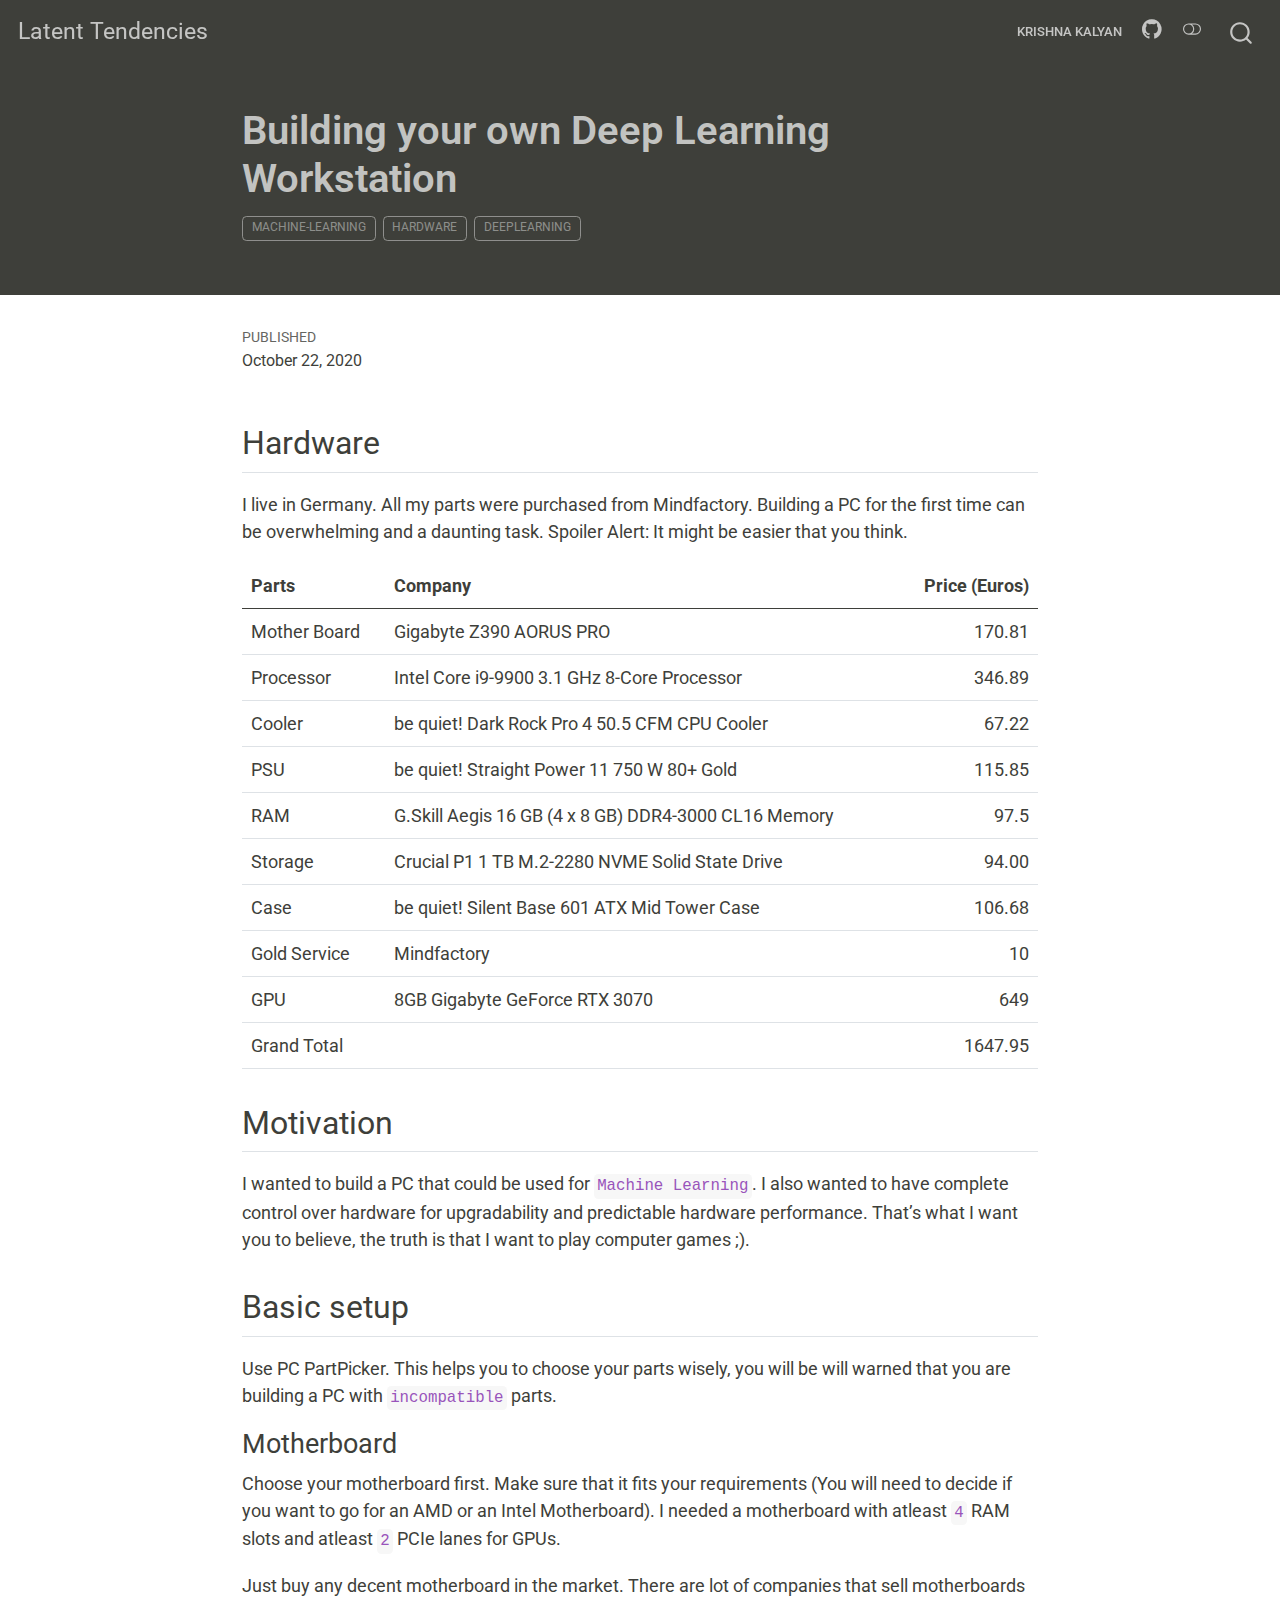
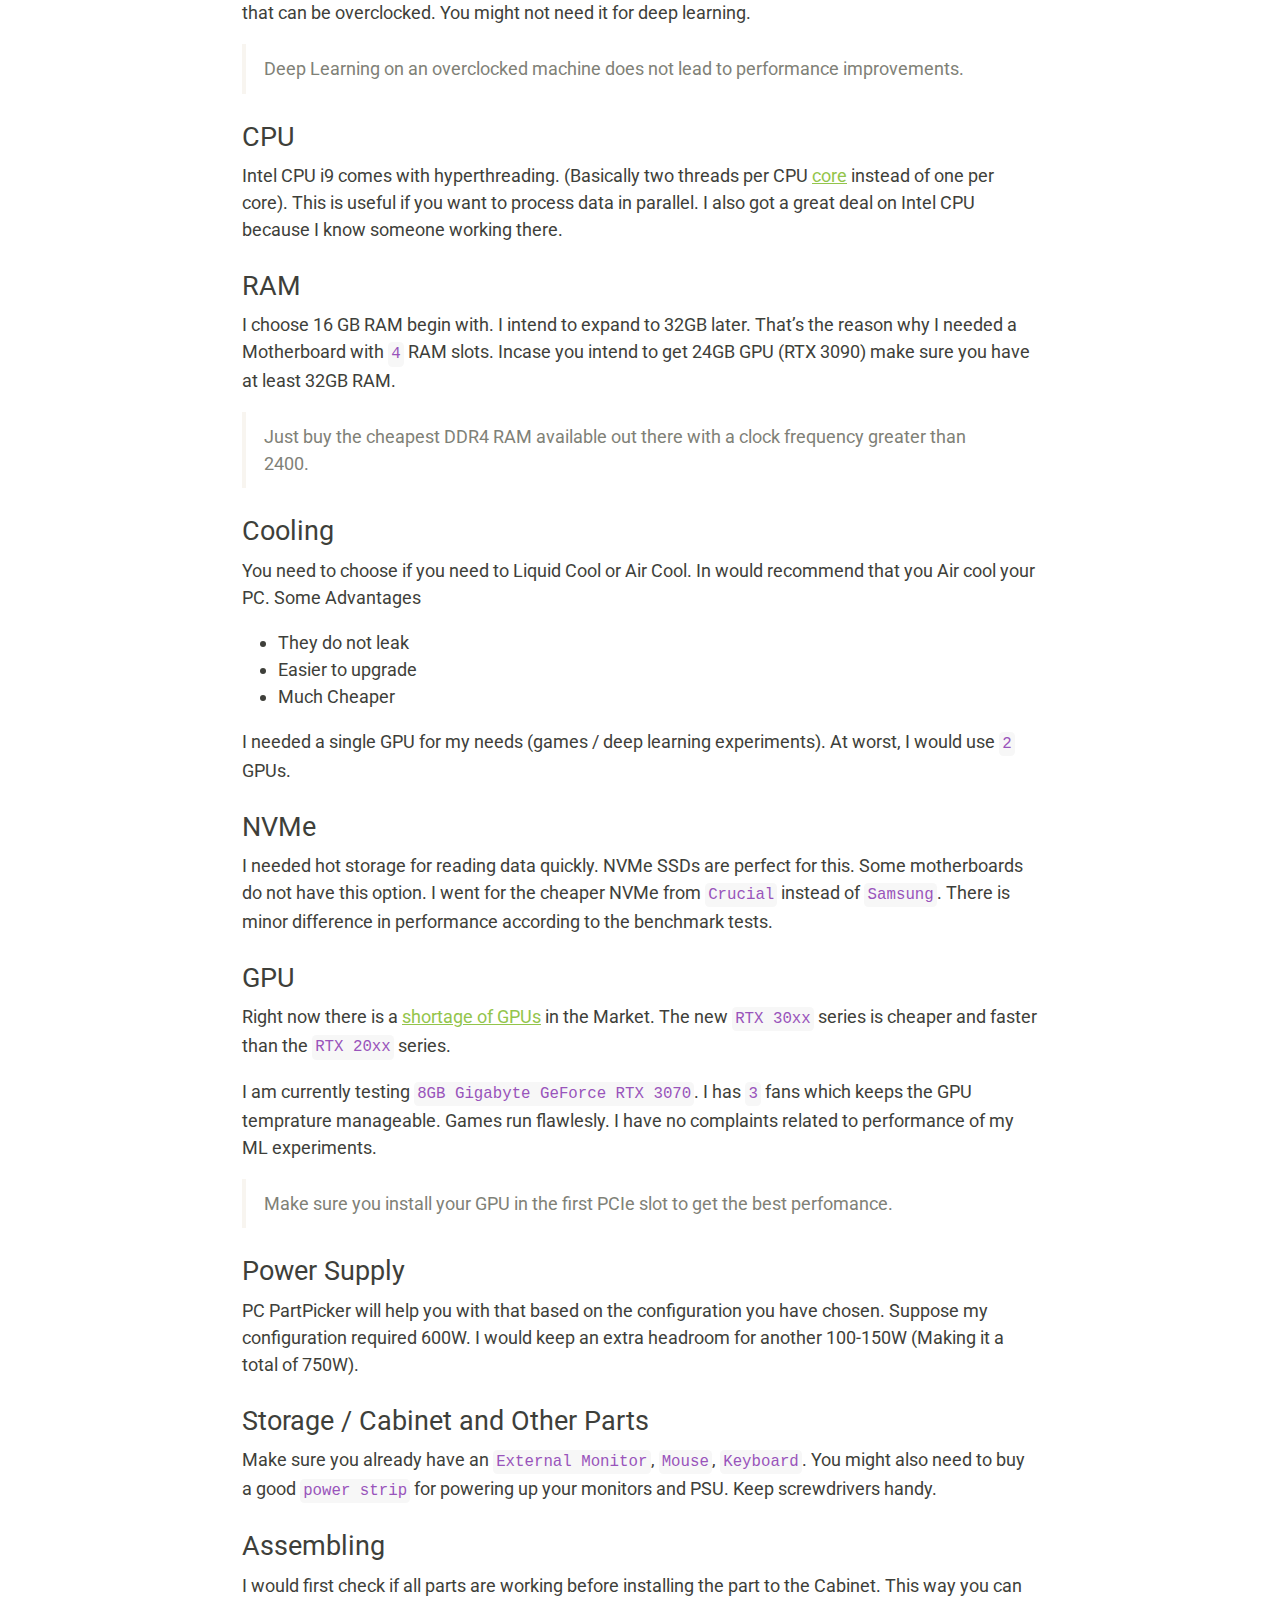
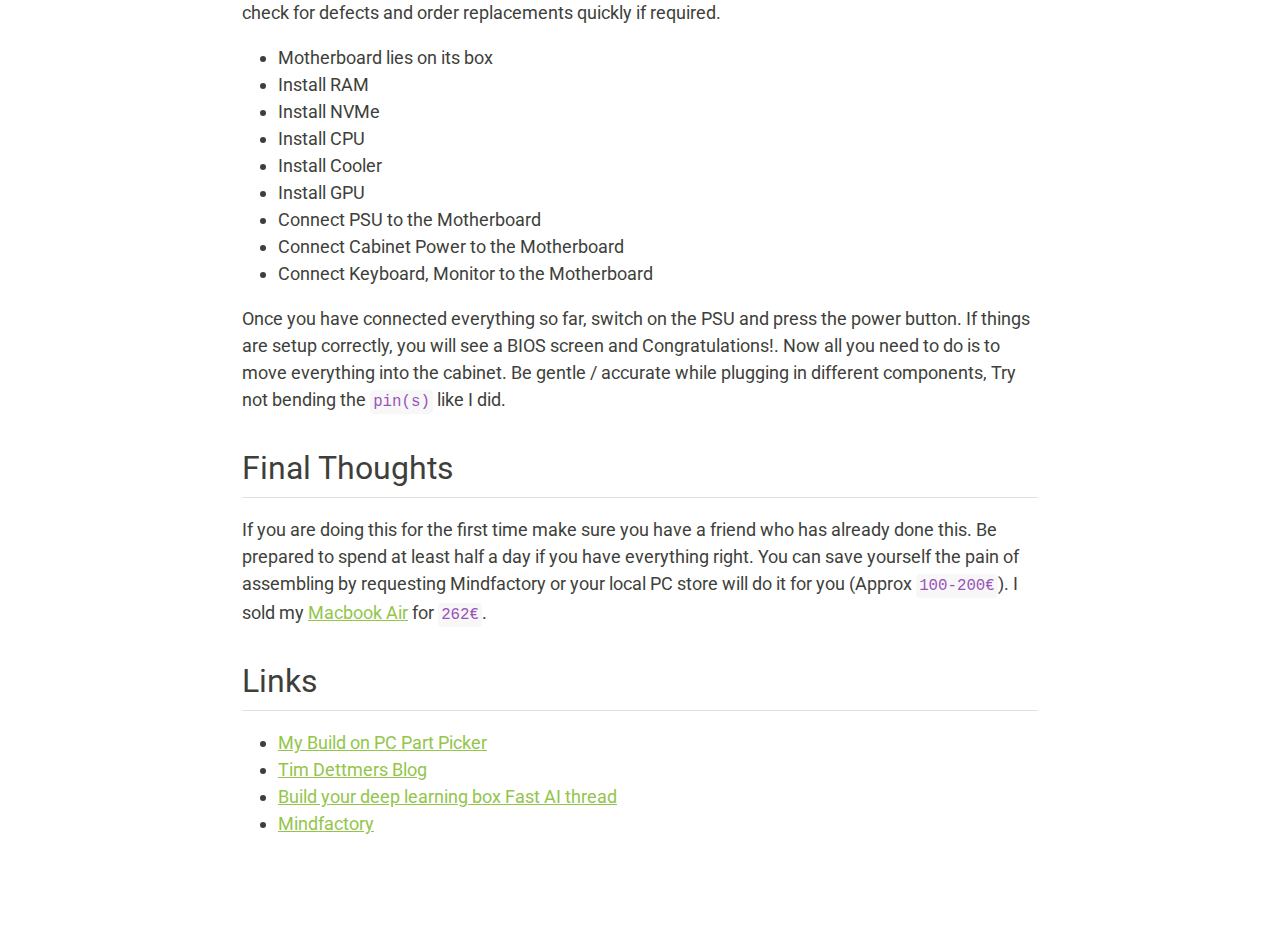
==== docs/posts/deep-learning-pc/index.html @ 09c5c7fa "GA" ====
<!DOCTYPE html>
<html xmlns="http://www.w3.org/1999/xhtml" lang="en" xml:lang="en"><head>

<meta charset="utf-8">
<meta name="generator" content="quarto-1.1.179">

<meta name="viewport" content="width=device-width, initial-scale=1.0, user-scalable=yes">

<meta name="dcterms.date" content="2020-10-22">

<title>Latent Tendencies - Building your own Deep Learning Workstation</title>
<style>
code{white-space: pre-wrap;}
span.smallcaps{font-variant: small-caps;}
div.columns{display: flex; gap: min(4vw, 1.5em);}
div.column{flex: auto; overflow-x: auto;}
div.hanging-indent{margin-left: 1.5em; text-indent: -1.5em;}
ul.task-list{list-style: none;}
ul.task-list li input[type="checkbox"] {
  width: 0.8em;
  margin: 0 0.8em 0.2em -1.6em;
  vertical-align: middle;
}
</style>


<script src="../../site_libs/quarto-nav/quarto-nav.js"></script>
<script src="../../site_libs/quarto-nav/headroom.min.js"></script>
<script src="../../site_libs/clipboard/clipboard.min.js"></script>
<script src="../../site_libs/quarto-search/autocomplete.umd.js"></script>
<script src="../../site_libs/quarto-search/fuse.min.js"></script>
<script src="../../site_libs/quarto-search/quarto-search.js"></script>
<meta name="quarto:offset" content="../../">
<script src="../../site_libs/quarto-html/quarto.js"></script>
<script src="../../site_libs/quarto-html/popper.min.js"></script>
<script src="../../site_libs/quarto-html/tippy.umd.min.js"></script>
<script src="../../site_libs/quarto-html/anchor.min.js"></script>
<link href="../../site_libs/quarto-html/tippy.css" rel="stylesheet">
<link href="../../site_libs/quarto-html/quarto-syntax-highlighting.css" rel="stylesheet" class="quarto-color-scheme" id="quarto-text-highlighting-styles">
<link href="../../site_libs/quarto-html/quarto-syntax-highlighting-dark.css" rel="prefetch" class="quarto-color-scheme quarto-color-alternate" id="quarto-text-highlighting-styles">
<script src="../../site_libs/bootstrap/bootstrap.min.js"></script>
<link href="../../site_libs/bootstrap/bootstrap-icons.css" rel="stylesheet">
<link href="../../site_libs/bootstrap/bootstrap.min.css" rel="stylesheet" class="quarto-color-scheme" id="quarto-bootstrap" data-mode="light">
<link href="../../site_libs/bootstrap/bootstrap-dark.min.css" rel="prefetch" class="quarto-color-scheme quarto-color-alternate" id="quarto-bootstrap" data-mode="dark">
<script id="quarto-search-options" type="application/json">{
  "location": "navbar",
  "copy-button": false,
  "collapse-after": 3,
  "panel-placement": "end",
  "type": "overlay",
  "limit": 20,
  "language": {
    "search-no-results-text": "No results",
    "search-matching-documents-text": "matching documents",
    "search-copy-link-title": "Copy link to search",
    "search-hide-matches-text": "Hide additional matches",
    "search-more-match-text": "more match in this document",
    "search-more-matches-text": "more matches in this document",
    "search-clear-button-title": "Clear",
    "search-detached-cancel-button-title": "Cancel",
    "search-submit-button-title": "Submit"
  }
}</script>
<script async="" src="https://www.googletagmanager.com/gtag/js?id=G-2MBKRDEPBV"></script>

<script type="text/javascript">

window.dataLayer = window.dataLayer || [];
function gtag(){dataLayer.push(arguments);}
gtag('js', new Date());
gtag('config', 'G-2MBKRDEPBV', { 'anonymize_ip': true});
</script>


<link rel="stylesheet" href="../../styles.css">
</head>

<body class="nav-fixed fullcontent">

<div id="quarto-search-results"></div>
  <header id="quarto-header" class="headroom fixed-top">
    <nav class="navbar navbar-expand-lg navbar-dark ">
      <div class="navbar-container container-fluid">
      <div class="navbar-brand-container">
    <a class="navbar-brand" href="../../index.html">
    <span class="navbar-title">Latent Tendencies</span>
    </a>
  </div>
          <button class="navbar-toggler" type="button" data-bs-toggle="collapse" data-bs-target="#navbarCollapse" aria-controls="navbarCollapse" aria-expanded="false" aria-label="Toggle navigation" onclick="if (window.quartoToggleHeadroom) { window.quartoToggleHeadroom(); }">
  <span class="navbar-toggler-icon"></span>
</button>
          <div class="collapse navbar-collapse" id="navbarCollapse">
            <ul class="navbar-nav navbar-nav-scroll ms-auto">
  <li class="nav-item">
    <a class="nav-link" href="../../about.html">Krishna Kalyan</a>
  </li>  
  <li class="nav-item compact">
    <a class="nav-link" href="https://github.com/krishnakalyan3/blog"><i class="bi bi-github" role="img">
</i> 
 </a>
  </li>  
</ul>
              <div class="quarto-toggle-container">
                  <a href="" class="quarto-color-scheme-toggle nav-link" onclick="window.quartoToggleColorScheme(); return false;" title="Toggle dark mode"><i class="bi"></i></a>
              </div>
              <div id="quarto-search" class="" title="Search"></div>
          </div> <!-- /navcollapse -->
      </div> <!-- /container-fluid -->
    </nav>
</header>
<!-- content -->
<header id="title-block-header" class="quarto-title-block default page-columns page-full">
  <div class="quarto-title-banner page-columns page-full">
    <div class="quarto-title column-body">
      <h1 class="title">Building your own Deep Learning Workstation</h1>
                                <div class="quarto-categories">
                <div class="quarto-category">machine-learning</div>
                <div class="quarto-category">hardware</div>
                <div class="quarto-category">deeplearning</div>
              </div>
                  </div>
  </div>
    
  
  <div class="quarto-title-meta">

      
      <div>
      <div class="quarto-title-meta-heading">Published</div>
      <div class="quarto-title-meta-contents">
        <p class="date">October 22, 2020</p>
      </div>
    </div>
      
    </div>
    
  
  </header><div id="quarto-content" class="quarto-container page-columns page-rows-contents page-layout-article page-navbar">
<!-- sidebar -->
<!-- margin-sidebar -->
    
<!-- main -->
<main class="content quarto-banner-title-block" id="quarto-document-content">




<section id="hardware" class="level2">
<h2 class="anchored" data-anchor-id="hardware">Hardware</h2>
<p>I live in Germany. All my parts were purchased from Mindfactory. Building a PC for the first time can be overwhelming and a daunting task. Spoiler Alert: It might be easier that you think.</p>
<table class="table">
<thead>
<tr class="header">
<th>Parts</th>
<th>Company</th>
<th style="text-align: right;">Price (Euros)</th>
</tr>
</thead>
<tbody>
<tr class="odd">
<td>Mother Board</td>
<td>Gigabyte Z390 AORUS PRO</td>
<td style="text-align: right;">170.81</td>
</tr>
<tr class="even">
<td>Processor</td>
<td>Intel Core i9-9900 3.1 GHz 8-Core Processor</td>
<td style="text-align: right;">346.89</td>
</tr>
<tr class="odd">
<td>Cooler</td>
<td>be quiet! Dark Rock Pro 4 50.5 CFM CPU Cooler</td>
<td style="text-align: right;">67.22</td>
</tr>
<tr class="even">
<td>PSU</td>
<td>be quiet! Straight Power 11 750 W 80+ Gold</td>
<td style="text-align: right;">115.85</td>
</tr>
<tr class="odd">
<td>RAM</td>
<td>G.Skill Aegis 16 GB (4 x 8 GB) DDR4-3000 CL16 Memory</td>
<td style="text-align: right;">97.5</td>
</tr>
<tr class="even">
<td>Storage</td>
<td>Crucial P1 1 TB M.2-2280 NVME Solid State Drive</td>
<td style="text-align: right;">94.00</td>
</tr>
<tr class="odd">
<td>Case</td>
<td>be quiet! Silent Base 601 ATX Mid Tower Case</td>
<td style="text-align: right;">106.68</td>
</tr>
<tr class="even">
<td>Gold Service</td>
<td>Mindfactory</td>
<td style="text-align: right;">10</td>
</tr>
<tr class="odd">
<td>GPU</td>
<td>8GB Gigabyte GeForce RTX 3070</td>
<td style="text-align: right;">649</td>
</tr>
<tr class="even">
<td>Grand Total</td>
<td></td>
<td style="text-align: right;">1647.95</td>
</tr>
</tbody>
</table>
</section>
<section id="motivation" class="level2">
<h2 class="anchored" data-anchor-id="motivation">Motivation</h2>
<p>I wanted to build a PC that could be used for <code>Machine Learning</code>. I also wanted to have complete control over hardware for upgradability and predictable hardware performance. That’s what I want you to believe, the truth is that I want to play computer games ;).</p>
</section>
<section id="basic-setup" class="level2">
<h2 class="anchored" data-anchor-id="basic-setup">Basic setup</h2>
<p>Use PC PartPicker. This helps you to choose your parts wisely, you will be will warned that you are building a PC with <code>incompatible</code> parts.</p>
<section id="motherboard" class="level3">
<h3 class="anchored" data-anchor-id="motherboard">Motherboard</h3>
<p>Choose your motherboard first. Make sure that it fits your requirements (You will need to decide if you want to go for an AMD or an Intel Motherboard). I needed a motherboard with atleast <code>4</code> RAM slots and atleast <code>2</code> PCIe lanes for GPUs.</p>
<p>Just buy any decent motherboard in the market. There are lot of companies that sell motherboards that can be overclocked. You might not need it for deep learning.</p>
<blockquote class="blockquote">
<p>Deep Learning on an overclocked machine does not lead to performance improvements.</p>
</blockquote>
</section>
<section id="cpu" class="level3">
<h3 class="anchored" data-anchor-id="cpu">CPU</h3>
<p>Intel CPU i9 comes with hyperthreading. (Basically two threads per CPU <a href="https://www.intel.com/content/www/us/en/products/processors/core/i9-processors/i9-9900.html">core</a> instead of one per core). This is useful if you want to process data in parallel. I also got a great deal on Intel CPU because I know someone working there.</p>
</section>
<section id="ram" class="level3">
<h3 class="anchored" data-anchor-id="ram">RAM</h3>
<p>I choose 16 GB RAM begin with. I intend to expand to 32GB later. That’s the reason why I needed a Motherboard with <code>4</code> RAM slots. Incase you intend to get 24GB GPU (RTX 3090) make sure you have at least 32GB RAM.</p>
<blockquote class="blockquote">
<p>Just buy the cheapest DDR4 RAM available out there with a clock frequency greater than 2400.</p>
</blockquote>
</section>
<section id="cooling" class="level3">
<h3 class="anchored" data-anchor-id="cooling">Cooling</h3>
<p>You need to choose if you need to Liquid Cool or Air Cool. In would recommend that you Air cool your PC. Some Advantages</p>
<ul>
<li>They do not leak</li>
<li>Easier to upgrade</li>
<li>Much Cheaper</li>
</ul>
<p>I needed a single GPU for my needs (games / deep learning experiments). At worst, I would use <code>2</code> GPUs.</p>
</section>
<section id="nvme" class="level3">
<h3 class="anchored" data-anchor-id="nvme">NVMe</h3>
<p>I needed hot storage for reading data quickly. NVMe SSDs are perfect for this. Some motherboards do not have this option. I went for the cheaper NVMe from <code>Crucial</code> instead of <code>Samsung</code>. There is minor difference in performance according to the benchmark tests.</p>
</section>
<section id="gpu" class="level3">
<h3 class="anchored" data-anchor-id="gpu">GPU</h3>
<p>Right now there is a <a href="https://hothardware.com/news/nvidia-posts-expanded-qa-following-geforce-rtx-3080-launch-fiasco">shortage of GPUs</a> in the Market. The new <code>RTX 30xx</code> series is cheaper and faster than the <code>RTX 20xx</code> series.</p>
<p>I am currently testing <code>8GB Gigabyte GeForce RTX 3070</code>. I has <code>3</code> fans which keeps the GPU temprature manageable. Games run flawlesly. I have no complaints related to performance of my ML experiments.</p>
<blockquote class="blockquote">
<p>Make sure you install your GPU in the first PCIe slot to get the best perfomance.</p>
</blockquote>
</section>
<section id="power-supply" class="level3">
<h3 class="anchored" data-anchor-id="power-supply">Power Supply</h3>
<p>PC PartPicker will help you with that based on the configuration you have chosen. Suppose my configuration required 600W. I would keep an extra headroom for another 100-150W (Making it a total of 750W).</p>
</section>
<section id="storage-cabinet-and-other-parts" class="level3">
<h3 class="anchored" data-anchor-id="storage-cabinet-and-other-parts">Storage / Cabinet and Other Parts</h3>
<p>Make sure you already have an <code>External Monitor</code>, <code>Mouse</code>, <code>Keyboard</code>. You might also need to buy a good <code>power strip</code> for powering up your monitors and PSU. Keep screwdrivers handy.</p>
</section>
<section id="assembling" class="level3">
<h3 class="anchored" data-anchor-id="assembling">Assembling</h3>
<p>I would first check if all parts are working before installing the part to the Cabinet. This way you can check for defects and order replacements quickly if required.</p>
<ul>
<li>Motherboard lies on its box</li>
<li>Install RAM</li>
<li>Install NVMe</li>
<li>Install CPU</li>
<li>Install Cooler</li>
<li>Install GPU</li>
<li>Connect PSU to the Motherboard</li>
<li>Connect Cabinet Power to the Motherboard</li>
<li>Connect Keyboard, Monitor to the Motherboard</li>
</ul>
<p>Once you have connected everything so far, switch on the PSU and press the power button. If things are setup correctly, you will see a BIOS screen and Congratulations!. Now all you need to do is to move everything into the cabinet. Be gentle / accurate while plugging in different components, Try not bending the <code>pin(s)</code> like I did.</p>
</section>
</section>
<section id="final-thoughts" class="level2">
<h2 class="anchored" data-anchor-id="final-thoughts">Final Thoughts</h2>
<p>If you are doing this for the first time make sure you have a friend who has already done this. Be prepared to spend at least half a day if you have everything right. You can save yourself the pain of assembling by requesting Mindfactory or your local PC store will do it for you (Approx <code>100-200€</code>). I sold my <a href="mresell.de">Macbook Air</a> for <code>262€</code>.</p>
</section>
<section id="links" class="level2">
<h2 class="anchored" data-anchor-id="links">Links</h2>
<ul>
<li><a href="https://pcpartpicker.com/list/3WFqsX">My Build on PC Part Picker</a></li>
<li><a href="https://timdettmers.com/2020/09/07/which-gpu-for-deep-learning/">Tim Dettmers Blog</a></li>
<li><a href="https://forums.fast.ai/t/build-your-deep-learning-box-wiki-thread/13536/155">Build your deep learning box Fast AI thread</a></li>
<li><a href="https://www.mindfactory.de/">Mindfactory</a></li>
</ul>


</section>

</main> <!-- /main -->
<script id="quarto-html-after-body" type="application/javascript">
window.document.addEventListener("DOMContentLoaded", function (event) {
  const toggleBodyColorMode = (bsSheetEl) => {
    const mode = bsSheetEl.getAttribute("data-mode");
    const bodyEl = window.document.querySelector("body");
    if (mode === "dark") {
      bodyEl.classList.add("quarto-dark");
      bodyEl.classList.remove("quarto-light");
    } else {
      bodyEl.classList.add("quarto-light");
      bodyEl.classList.remove("quarto-dark");
    }
  }
  const toggleBodyColorPrimary = () => {
    const bsSheetEl = window.document.querySelector("link#quarto-bootstrap");
    if (bsSheetEl) {
      toggleBodyColorMode(bsSheetEl);
    }
  }
  toggleBodyColorPrimary();  
  const disableStylesheet = (stylesheets) => {
    for (let i=0; i < stylesheets.length; i++) {
      const stylesheet = stylesheets[i];
      stylesheet.rel = 'prefetch';
    }
  }
  const enableStylesheet = (stylesheets) => {
    for (let i=0; i < stylesheets.length; i++) {
      const stylesheet = stylesheets[i];
      stylesheet.rel = 'stylesheet';
    }
  }
  const manageTransitions = (selector, allowTransitions) => {
    const els = window.document.querySelectorAll(selector);
    for (let i=0; i < els.length; i++) {
      const el = els[i];
      if (allowTransitions) {
        el.classList.remove('notransition');
      } else {
        el.classList.add('notransition');
      }
    }
  }
  const toggleColorMode = (alternate) => {
    // Switch the stylesheets
    const alternateStylesheets = window.document.querySelectorAll('link.quarto-color-scheme.quarto-color-alternate');
    manageTransitions('#quarto-margin-sidebar .nav-link', false);
    if (alternate) {
      enableStylesheet(alternateStylesheets);
      for (const sheetNode of alternateStylesheets) {
        if (sheetNode.id === "quarto-bootstrap") {
          toggleBodyColorMode(sheetNode);
        }
      }
    } else {
      disableStylesheet(alternateStylesheets);
      toggleBodyColorPrimary();
    }
    manageTransitions('#quarto-margin-sidebar .nav-link', true);
    // Switch the toggles
    const toggles = window.document.querySelectorAll('.quarto-color-scheme-toggle');
    for (let i=0; i < toggles.length; i++) {
      const toggle = toggles[i];
      if (toggle) {
        if (alternate) {
          toggle.classList.add("alternate");     
        } else {
          toggle.classList.remove("alternate");
        }
      }
    }
    // Hack to workaround the fact that safari doesn't
    // properly recolor the scrollbar when toggling (#1455)
    if (navigator.userAgent.indexOf('Safari') > 0 && navigator.userAgent.indexOf('Chrome') == -1) {
      manageTransitions("body", false);
      window.scrollTo(0, 1);
      setTimeout(() => {
        window.scrollTo(0, 0);
        manageTransitions("body", true);
      }, 40);  
    }
  }
  const isFileUrl = () => { 
    return window.location.protocol === 'file:';
  }
  const hasAlternateSentinel = () => {  
    let styleSentinel = getColorSchemeSentinel();
    if (styleSentinel !== null) {
      return styleSentinel === "alternate";
    } else {
      return false;
    }
  }
  const setStyleSentinel = (alternate) => {
    const value = alternate ? "alternate" : "default";
    if (!isFileUrl()) {
      window.localStorage.setItem("quarto-color-scheme", value);
    } else {
      localAlternateSentinel = value;
    }
  }
  const getColorSchemeSentinel = () => {
    if (!isFileUrl()) {
      const storageValue = window.localStorage.getItem("quarto-color-scheme");
      return storageValue != null ? storageValue : localAlternateSentinel;
    } else {
      return localAlternateSentinel;
    }
  }
  let localAlternateSentinel = 'default';
  // Dark / light mode switch
  window.quartoToggleColorScheme = () => {
    // Read the current dark / light value 
    let toAlternate = !hasAlternateSentinel();
    toggleColorMode(toAlternate);
    setStyleSentinel(toAlternate);
  };
  // Ensure there is a toggle, if there isn't float one in the top right
  if (window.document.querySelector('.quarto-color-scheme-toggle') === null) {
    const a = window.document.createElement('a');
    a.classList.add('top-right');
    a.classList.add('quarto-color-scheme-toggle');
    a.href = "";
    a.onclick = function() { try { window.quartoToggleColorScheme(); } catch {} return false; };
    const i = window.document.createElement("i");
    i.classList.add('bi');
    a.appendChild(i);
    window.document.body.appendChild(a);
  }
  // Switch to dark mode if need be
  if (hasAlternateSentinel()) {
    toggleColorMode(true);
  } 
  const icon = "";
  const anchorJS = new window.AnchorJS();
  anchorJS.options = {
    placement: 'right',
    icon: icon
  };
  anchorJS.add('.anchored');
  const clipboard = new window.ClipboardJS('.code-copy-button', {
    target: function(trigger) {
      return trigger.previousElementSibling;
    }
  });
  clipboard.on('success', function(e) {
    // button target
    const button = e.trigger;
    // don't keep focus
    button.blur();
    // flash "checked"
    button.classList.add('code-copy-button-checked');
    var currentTitle = button.getAttribute("title");
    button.setAttribute("title", "Copied!");
    setTimeout(function() {
      button.setAttribute("title", currentTitle);
      button.classList.remove('code-copy-button-checked');
    }, 1000);
    // clear code selection
    e.clearSelection();
  });
  function tippyHover(el, contentFn) {
    const config = {
      allowHTML: true,
      content: contentFn,
      maxWidth: 500,
      delay: 100,
      arrow: false,
      appendTo: function(el) {
          return el.parentElement;
      },
      interactive: true,
      interactiveBorder: 10,
      theme: 'quarto',
      placement: 'bottom-start'
    };
    window.tippy(el, config); 
  }
  const noterefs = window.document.querySelectorAll('a[role="doc-noteref"]');
  for (var i=0; i<noterefs.length; i++) {
    const ref = noterefs[i];
    tippyHover(ref, function() {
      // use id or data attribute instead here
      let href = ref.getAttribute('data-footnote-href') || ref.getAttribute('href');
      try { href = new URL(href).hash; } catch {}
      const id = href.replace(/^#\/?/, "");
      const note = window.document.getElementById(id);
      return note.innerHTML;
    });
  }
  var bibliorefs = window.document.querySelectorAll('a[role="doc-biblioref"]');
  for (var i=0; i<bibliorefs.length; i++) {
    const ref = bibliorefs[i];
    const cites = ref.parentNode.getAttribute('data-cites').split(' ');
    tippyHover(ref, function() {
      var popup = window.document.createElement('div');
      cites.forEach(function(cite) {
        var citeDiv = window.document.createElement('div');
        citeDiv.classList.add('hanging-indent');
        citeDiv.classList.add('csl-entry');
        var biblioDiv = window.document.getElementById('ref-' + cite);
        if (biblioDiv) {
          citeDiv.innerHTML = biblioDiv.innerHTML;
        }
        popup.appendChild(citeDiv);
      });
      return popup.innerHTML;
    });
  }
});
</script>
</div> <!-- /content -->



</body></html>
---- docs/site_libs/quarto-html/tippy.css ----
.tippy-box[data-animation=fade][data-state=hidden]{opacity:0}[data-tippy-root]{max-width:calc(100vw - 10px)}.tippy-box{position:relative;background-color:#333;color:#fff;border-radius:4px;font-size:14px;line-height:1.4;white-space:normal;outline:0;transition-property:transform,visibility,opacity}.tippy-box[data-placement^=top]>.tippy-arrow{bottom:0}.tippy-box[data-placement^=top]>.tippy-arrow:before{bottom:-7px;left:0;border-width:8px 8px 0;border-top-color:initial;transform-origin:center top}.tippy-box[data-placement^=bottom]>.tippy-arrow{top:0}.tippy-box[data-placement^=bottom]>.tippy-arrow:before{top:-7px;left:0;border-width:0 8px 8px;border-bottom-color:initial;transform-origin:center bottom}.tippy-box[data-placement^=left]>.tippy-arrow{right:0}.tippy-box[data-placement^=left]>.tippy-arrow:before{border-width:8px 0 8px 8px;border-left-color:initial;right:-7px;transform-origin:center left}.tippy-box[data-placement^=right]>.tippy-arrow{left:0}.tippy-box[data-placement^=right]>.tippy-arrow:before{left:-7px;border-width:8px 8px 8px 0;border-right-color:initial;transform-origin:center right}.tippy-box[data-inertia][data-state=visible]{transition-timing-function:cubic-bezier(.54,1.5,.38,1.11)}.tippy-arrow{width:16px;height:16px;color:#333}.tippy-arrow:before{content:"";position:absolute;border-color:transparent;border-style:solid}.tippy-content{position:relative;padding:5px 9px;z-index:1}
---- docs/site_libs/quarto-html/quarto-syntax-highlighting.css ----
/* quarto syntax highlight colors */
:root {
  --quarto-hl-ot-color: #003B4F;
  --quarto-hl-at-color: #657422;
  --quarto-hl-ss-color: #20794D;
  --quarto-hl-an-color: #5E5E5E;
  --quarto-hl-fu-color: #4758AB;
  --quarto-hl-st-color: #20794D;
  --quarto-hl-cf-color: #003B4F;
  --quarto-hl-op-color: #5E5E5E;
  --quarto-hl-er-color: #AD0000;
  --quarto-hl-bn-color: #AD0000;
  --quarto-hl-al-color: #AD0000;
  --quarto-hl-va-color: #111111;
  --quarto-hl-bu-color: inherit;
  --quarto-hl-ex-color: inherit;
  --quarto-hl-pp-color: #AD0000;
  --quarto-hl-in-color: #5E5E5E;
  --quarto-hl-vs-color: #20794D;
  --quarto-hl-wa-color: #5E5E5E;
  --quarto-hl-do-color: #5E5E5E;
  --quarto-hl-im-color: #00769E;
  --quarto-hl-ch-color: #20794D;
  --quarto-hl-dt-color: #AD0000;
  --quarto-hl-fl-color: #AD0000;
  --quarto-hl-co-color: #5E5E5E;
  --quarto-hl-cv-color: #5E5E5E;
  --quarto-hl-cn-color: #8f5902;
  --quarto-hl-sc-color: #5E5E5E;
  --quarto-hl-dv-color: #AD0000;
  --quarto-hl-kw-color: #003B4F;
}

/* other quarto variables */
:root {
  --quarto-font-monospace: SFMono-Regular, Menlo, Monaco, Consolas, "Liberation Mono", "Courier New", monospace;
}

pre > code.sourceCode > span {
  color: #003B4F;
}

code span {
  color: #003B4F;
}

code.sourceCode > span {
  color: #003B4F;
}

div.sourceCode,
div.sourceCode pre.sourceCode {
  color: #003B4F;
}

code span.ot {
  color: #003B4F;
}

code span.at {
  color: #657422;
}

code span.ss {
  color: #20794D;
}

code span.an {
  color: #5E5E5E;
}

code span.fu {
  color: #4758AB;
}

code span.st {
  color: #20794D;
}

code span.cf {
  color: #003B4F;
}

code span.op {
  color: #5E5E5E;
}

code span.er {
  color: #AD0000;
}

code span.bn {
  color: #AD0000;
}

code span.al {
  color: #AD0000;
}

code span.va {
  color: #111111;
}

code span.pp {
  color: #AD0000;
}

code span.in {
  color: #5E5E5E;
}

code span.vs {
  color: #20794D;
}

code span.wa {
  color: #5E5E5E;
  font-style: italic;
}

code span.do {
  color: #5E5E5E;
  font-style: italic;
}

code span.im {
  color: #00769E;
}

code span.ch {
  color: #20794D;
}

code span.dt {
  color: #AD0000;
}

code span.fl {
  color: #AD0000;
}

code span.co {
  color: #5E5E5E;
}

code span.cv {
  color: #5E5E5E;
  font-style: italic;
}

code span.cn {
  color: #8f5902;
}

code span.sc {
  color: #5E5E5E;
}

code span.dv {
  color: #AD0000;
}

code span.kw {
  color: #003B4F;
}

.prevent-inlining {
  content: "</";
}

/*# sourceMappingURL=debc5d5d77c3f9108843748ff7464032.css.map */
---- docs/site_libs/quarto-html/quarto-syntax-highlighting-dark.css ----
/* quarto syntax highlight colors */
:root {
  --quarto-hl-al-color: #f07178;
  --quarto-hl-an-color: #d4d0ab;
  --quarto-hl-at-color: #00e0e0;
  --quarto-hl-bn-color: #d4d0ab;
  --quarto-hl-bu-color: #abe338;
  --quarto-hl-ch-color: #abe338;
  --quarto-hl-co-color: #f8f8f2;
  --quarto-hl-cv-color: #ffd700;
  --quarto-hl-cn-color: #ffd700;
  --quarto-hl-cf-color: #ffa07a;
  --quarto-hl-dt-color: #ffa07a;
  --quarto-hl-dv-color: #d4d0ab;
  --quarto-hl-do-color: #f8f8f2;
  --quarto-hl-er-color: #f07178;
  --quarto-hl-ex-color: #00e0e0;
  --quarto-hl-fl-color: #d4d0ab;
  --quarto-hl-fu-color: #ffa07a;
  --quarto-hl-im-color: #abe338;
  --quarto-hl-in-color: #d4d0ab;
  --quarto-hl-kw-color: #ffa07a;
  --quarto-hl-op-color: #ffa07a;
  --quarto-hl-ot-color: #00e0e0;
  --quarto-hl-pp-color: #dcc6e0;
  --quarto-hl-re-color: #00e0e0;
  --quarto-hl-sc-color: #abe338;
  --quarto-hl-ss-color: #abe338;
  --quarto-hl-st-color: #abe338;
  --quarto-hl-va-color: #00e0e0;
  --quarto-hl-vs-color: #abe338;
  --quarto-hl-wa-color: #dcc6e0;
}

/* other quarto variables */
:root {
  --quarto-font-monospace: SFMono-Regular, Menlo, Monaco, Consolas, "Liberation Mono", "Courier New", monospace;
}

code span.al {
  font-weight: bold;
  color: #f07178;
}

code span.an {
  color: #d4d0ab;
}

code span.at {
  color: #00e0e0;
}

code span.bn {
  color: #d4d0ab;
}

code span.bu {
  color: #abe338;
}

code span.ch {
  color: #abe338;
}

code span.co {
  font-style: italic;
  color: #f8f8f2;
}

code span.cv {
  color: #ffd700;
}

code span.cn {
  color: #ffd700;
}

code span.cf {
  font-weight: bold;
  color: #ffa07a;
}

code span.dt {
  color: #ffa07a;
}

code span.dv {
  color: #d4d0ab;
}

code span.do {
  color: #f8f8f2;
}

code span.er {
  color: #f07178;
  text-decoration: underline;
}

code span.ex {
  font-weight: bold;
  color: #00e0e0;
}

code span.fl {
  color: #d4d0ab;
}

code span.fu {
  color: #ffa07a;
}

code span.im {
  color: #abe338;
}

code span.in {
  color: #d4d0ab;
}

code span.kw {
  font-weight: bold;
  color: #ffa07a;
}

pre > code.sourceCode > span {
  color: #f8f8f2;
}

code span {
  color: #f8f8f2;
}

code.sourceCode > span {
  color: #f8f8f2;
}

div.sourceCode,
div.sourceCode pre.sourceCode {
  color: #f8f8f2;
}

code span.op {
  color: #ffa07a;
}

code span.ot {
  color: #00e0e0;
}

code span.pp {
  color: #dcc6e0;
}

code span.re {
  color: #00e0e0;
}

code span.sc {
  color: #abe338;
}

code span.ss {
  color: #abe338;
}

code span.st {
  color: #abe338;
}

code span.va {
  color: #00e0e0;
}

code span.vs {
  color: #abe338;
}

code span.wa {
  color: #dcc6e0;
}

.prevent-inlining {
  content: "</";
}

/*# sourceMappingURL=935a306eefa94366c21e1a970dddb765.css.map */
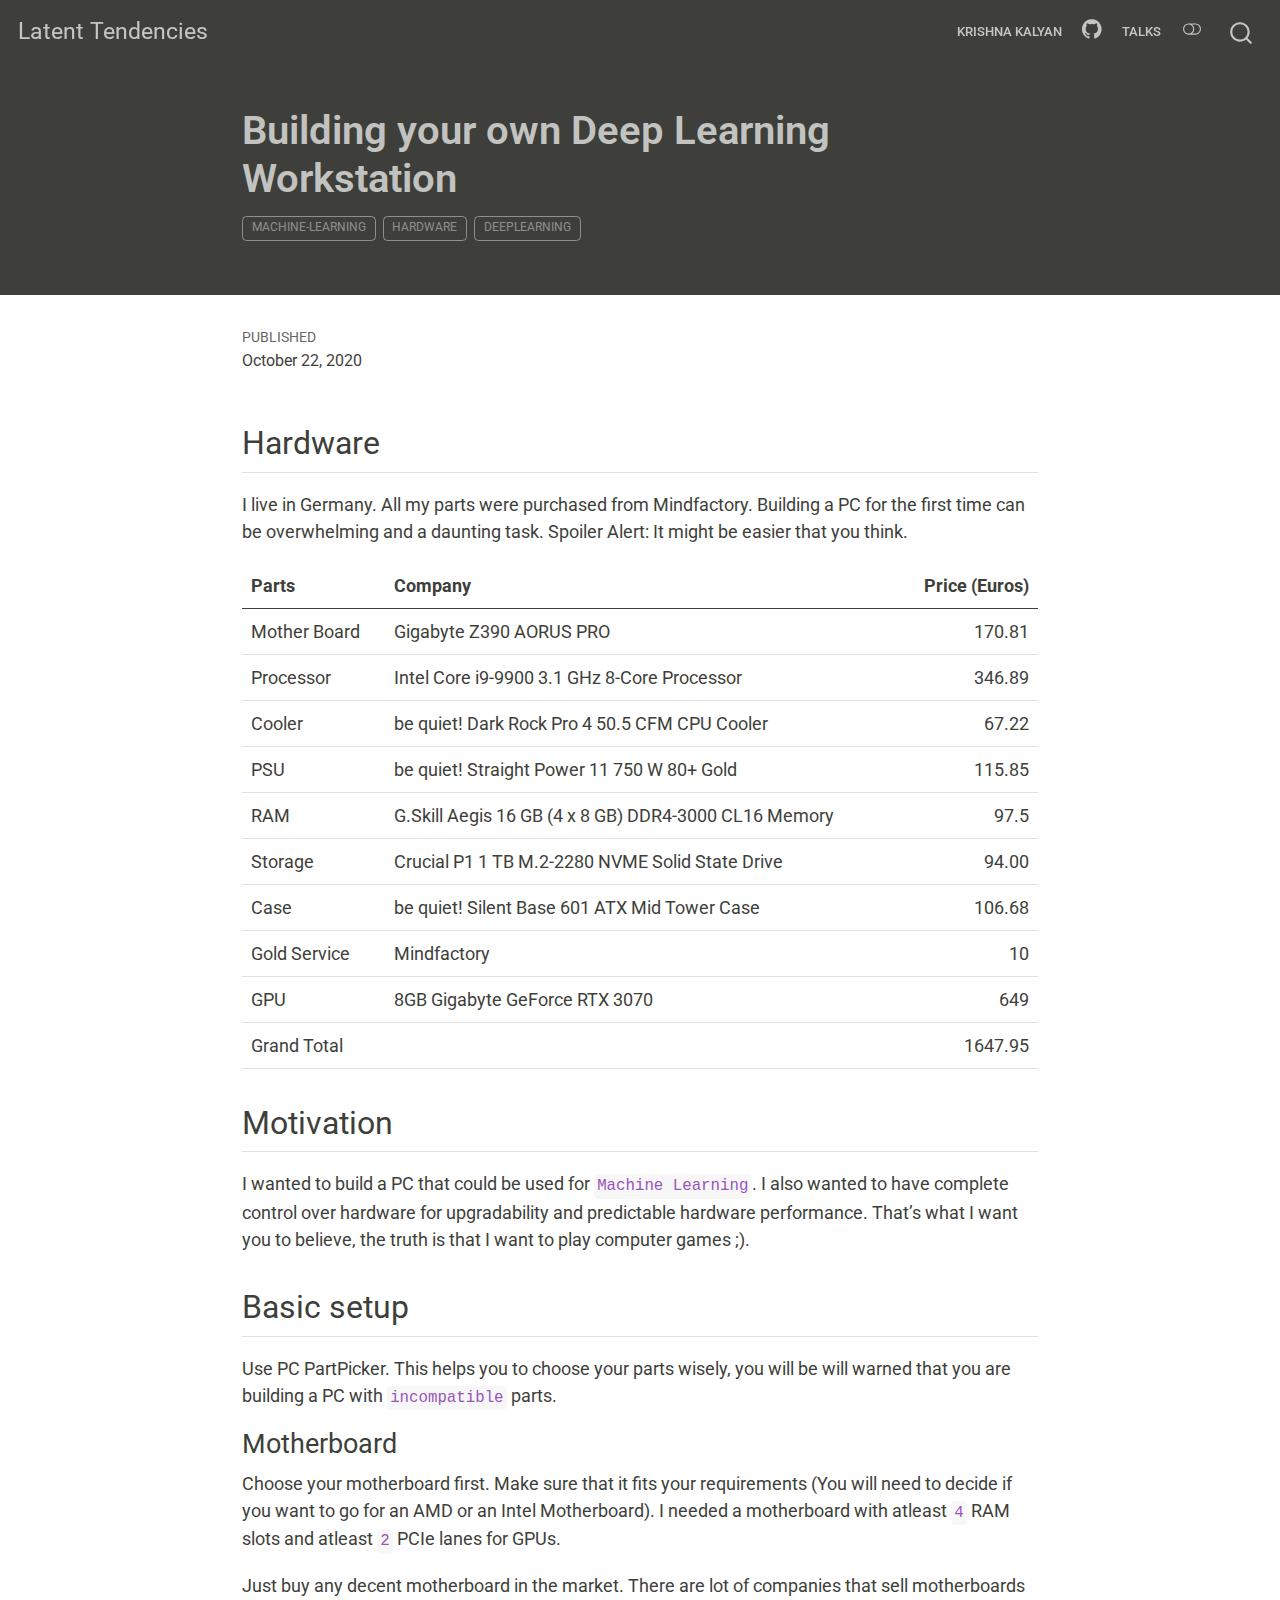
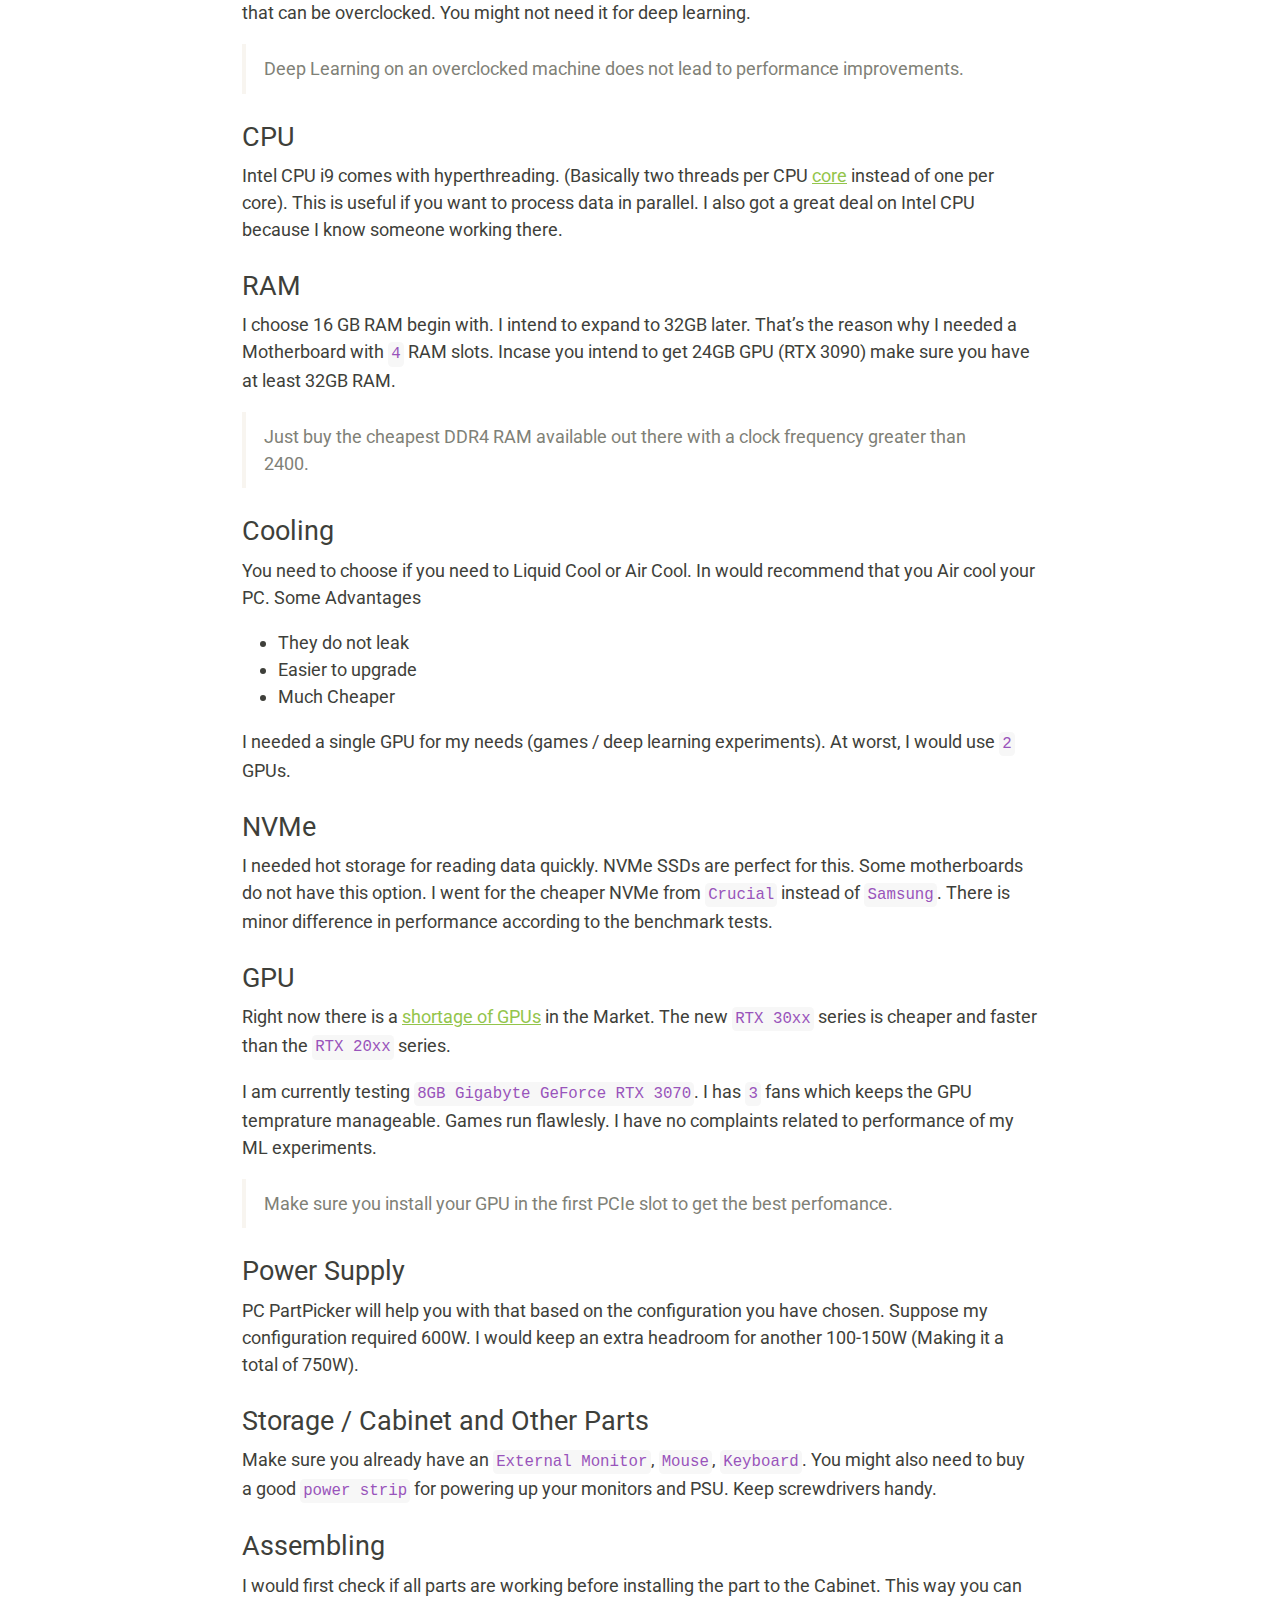
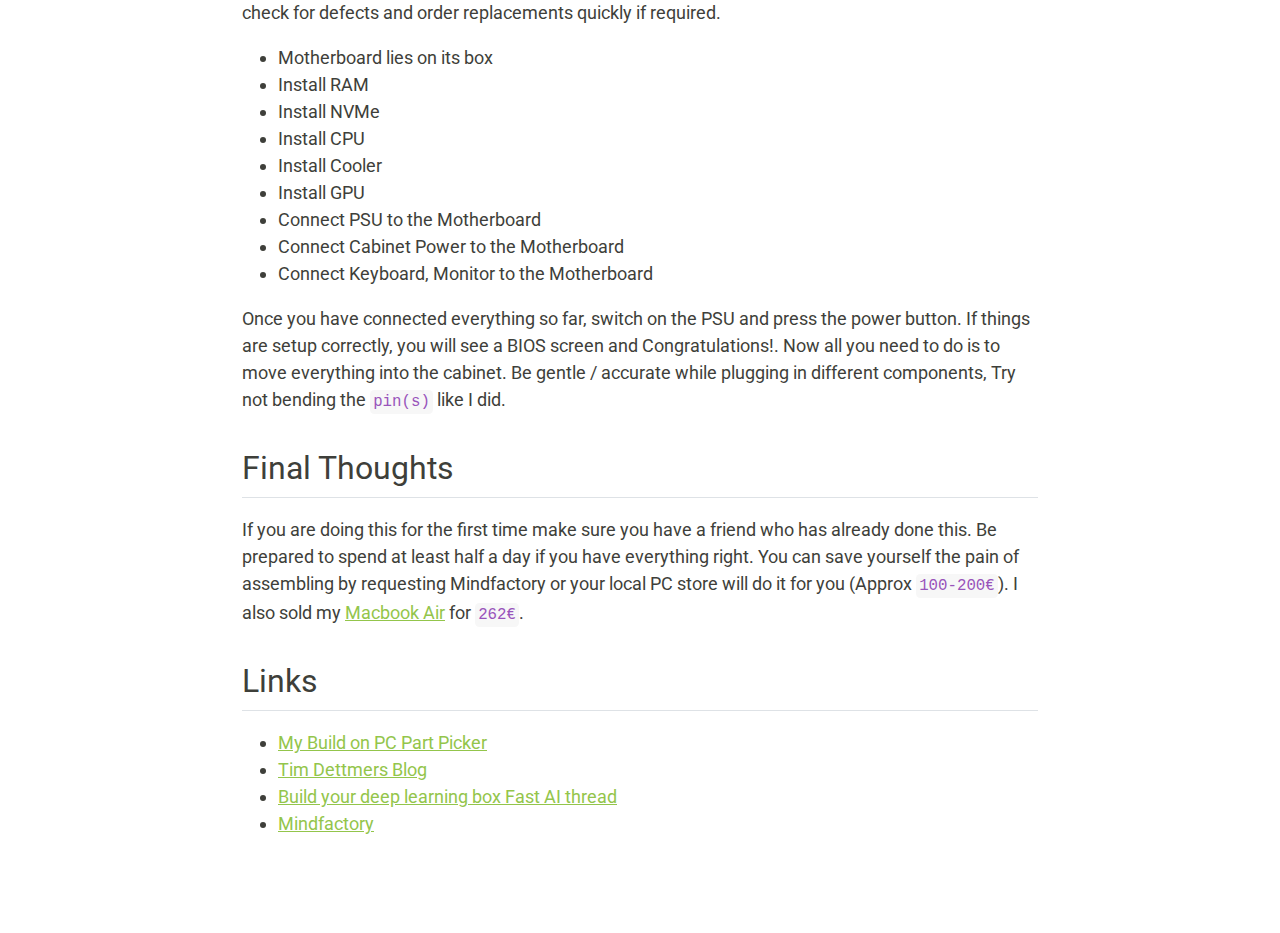
==== commit 44800e80: "update" ====
--- a/docs/posts/deep-learning-pc/index.html
+++ b/docs/posts/deep-learning-pc/index.html
@@ -99,6 +99,9 @@
 </i> 
  </a>
   </li>  
+  <li class="nav-item">
+    <a class="nav-link" href="../../talks.html">Talks</a>
+  </li>  
 </ul>
               <div class="quarto-toggle-container">
                   <a href="" class="quarto-color-scheme-toggle nav-link" onclick="window.quartoToggleColorScheme(); return false;" title="Toggle dark mode"><i class="bi"></i></a>
@@ -285,7 +288,7 @@
 </section>
 <section id="final-thoughts" class="level2">
 <h2 class="anchored" data-anchor-id="final-thoughts">Final Thoughts</h2>
-<p>If you are doing this for the first time make sure you have a friend who has already done this. Be prepared to spend at least half a day if you have everything right. You can save yourself the pain of assembling by requesting Mindfactory or your local PC store will do it for you (Approx <code>100-200€</code>). I sold my <a href="mresell.de">Macbook Air</a> for <code>262€</code>.</p>
+<p>If you are doing this for the first time make sure you have a friend who has already done this. Be prepared to spend at least half a day if you have everything right. You can save yourself the pain of assembling by requesting Mindfactory or your local PC store will do it for you (Approx <code>100-200€</code>). I also sold my <a href="mresell.de">Macbook Air</a> for <code>262€</code>.</p>
 </section>
 <section id="links" class="level2">
 <h2 class="anchored" data-anchor-id="links">Links</h2>
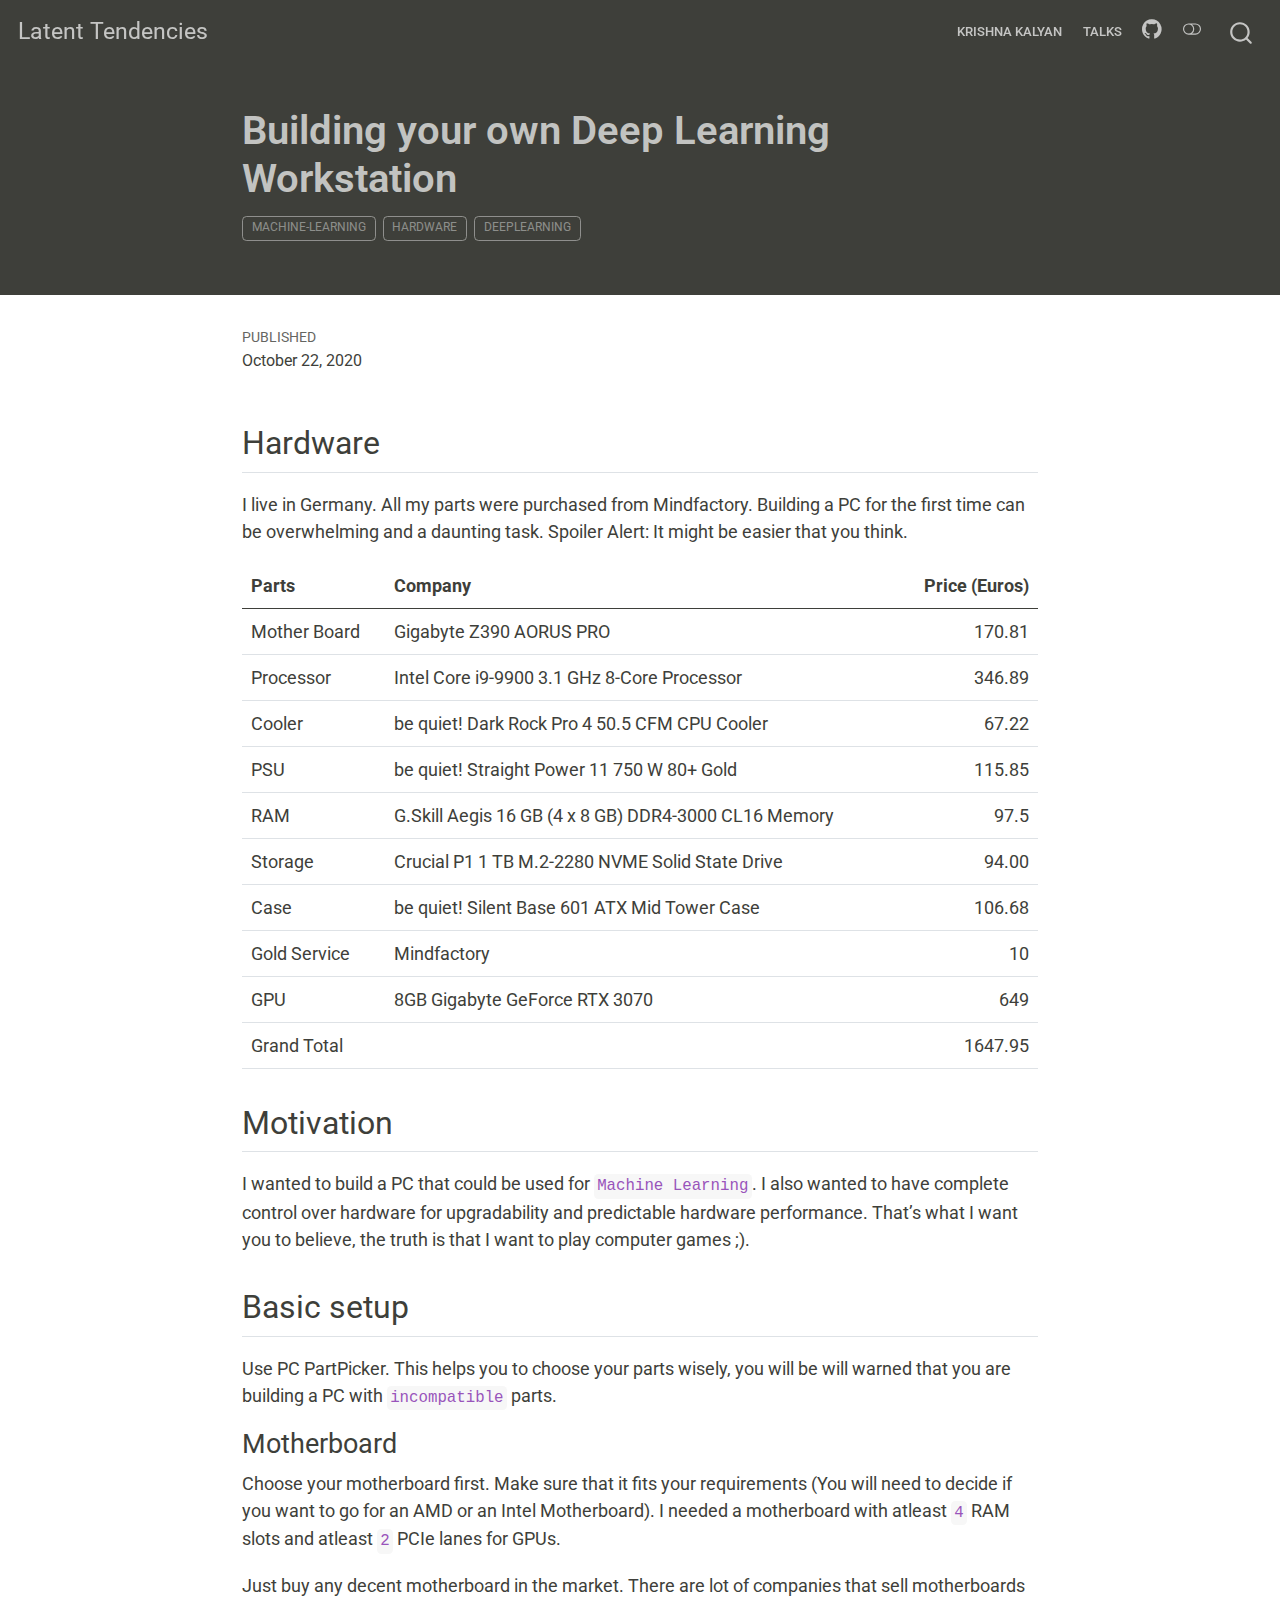
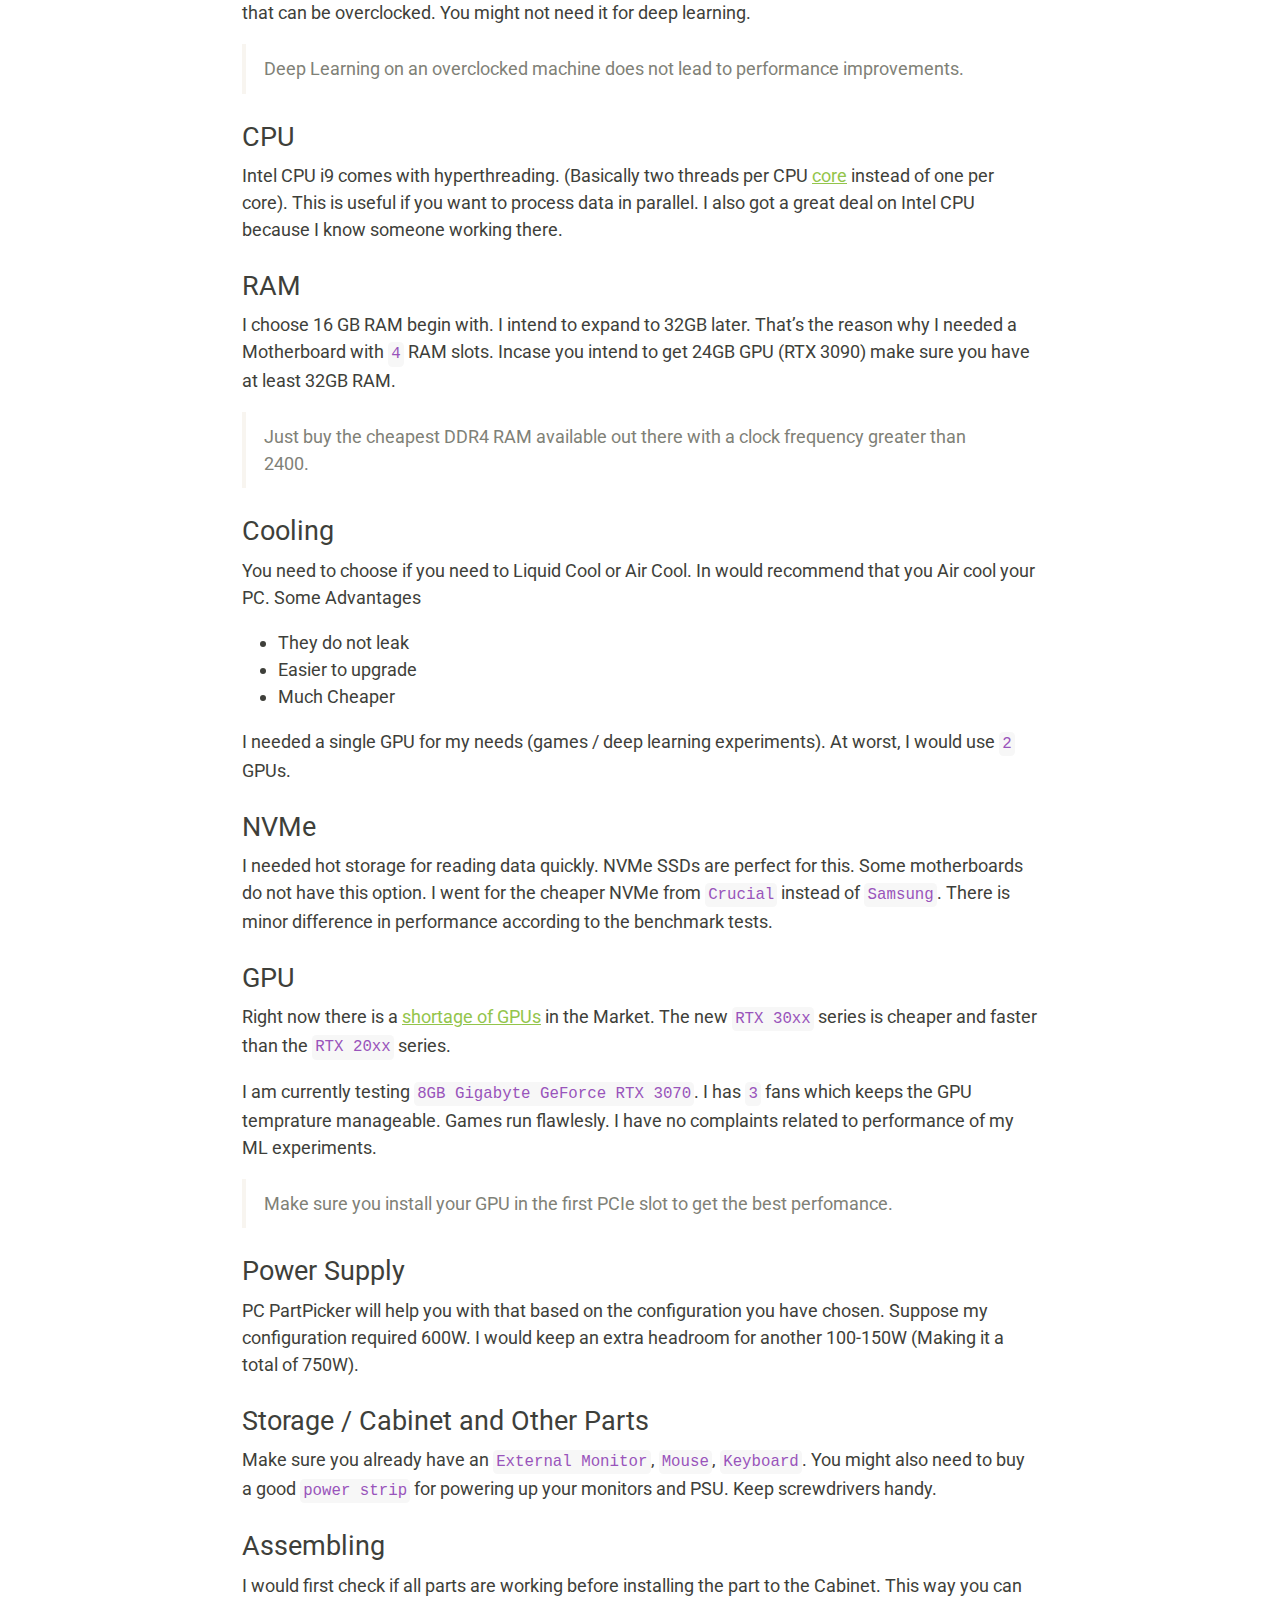
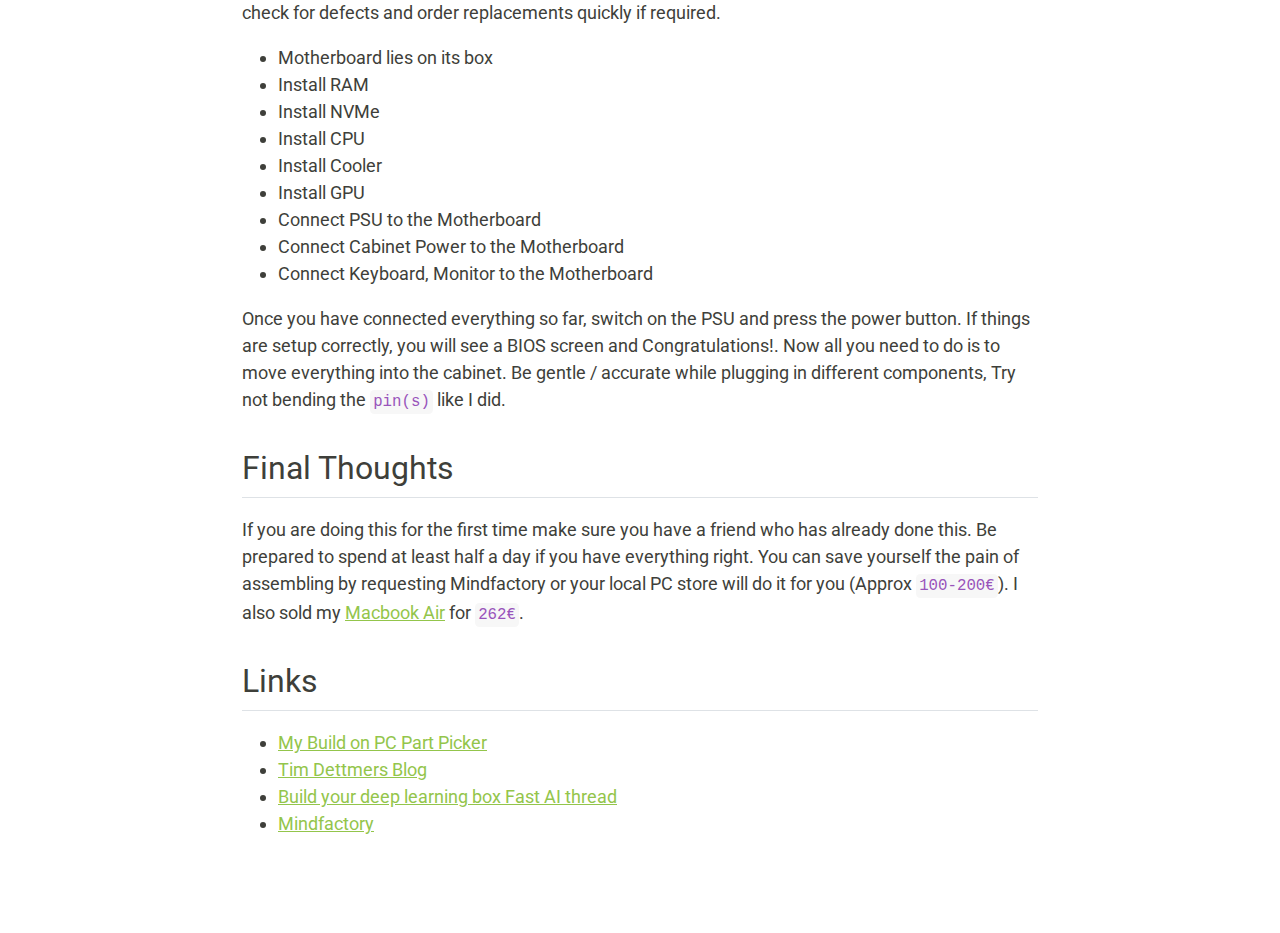
==== commit e16741ec: "render" ====
--- a/docs/posts/deep-learning-pc/index.html
+++ b/docs/posts/deep-learning-pc/index.html
@@ -94,13 +94,13 @@
   <li class="nav-item">
     <a class="nav-link" href="../../about.html">Krishna Kalyan</a>
   </li>  
+  <li class="nav-item">
+    <a class="nav-link" href="../../talks.html">Talks</a>
+  </li>  
   <li class="nav-item compact">
     <a class="nav-link" href="https://github.com/krishnakalyan3/blog"><i class="bi bi-github" role="img">
 </i> 
  </a>
-  </li>  
-  <li class="nav-item">
-    <a class="nav-link" href="../../talks.html">Talks</a>
   </li>  
 </ul>
               <div class="quarto-toggle-container">
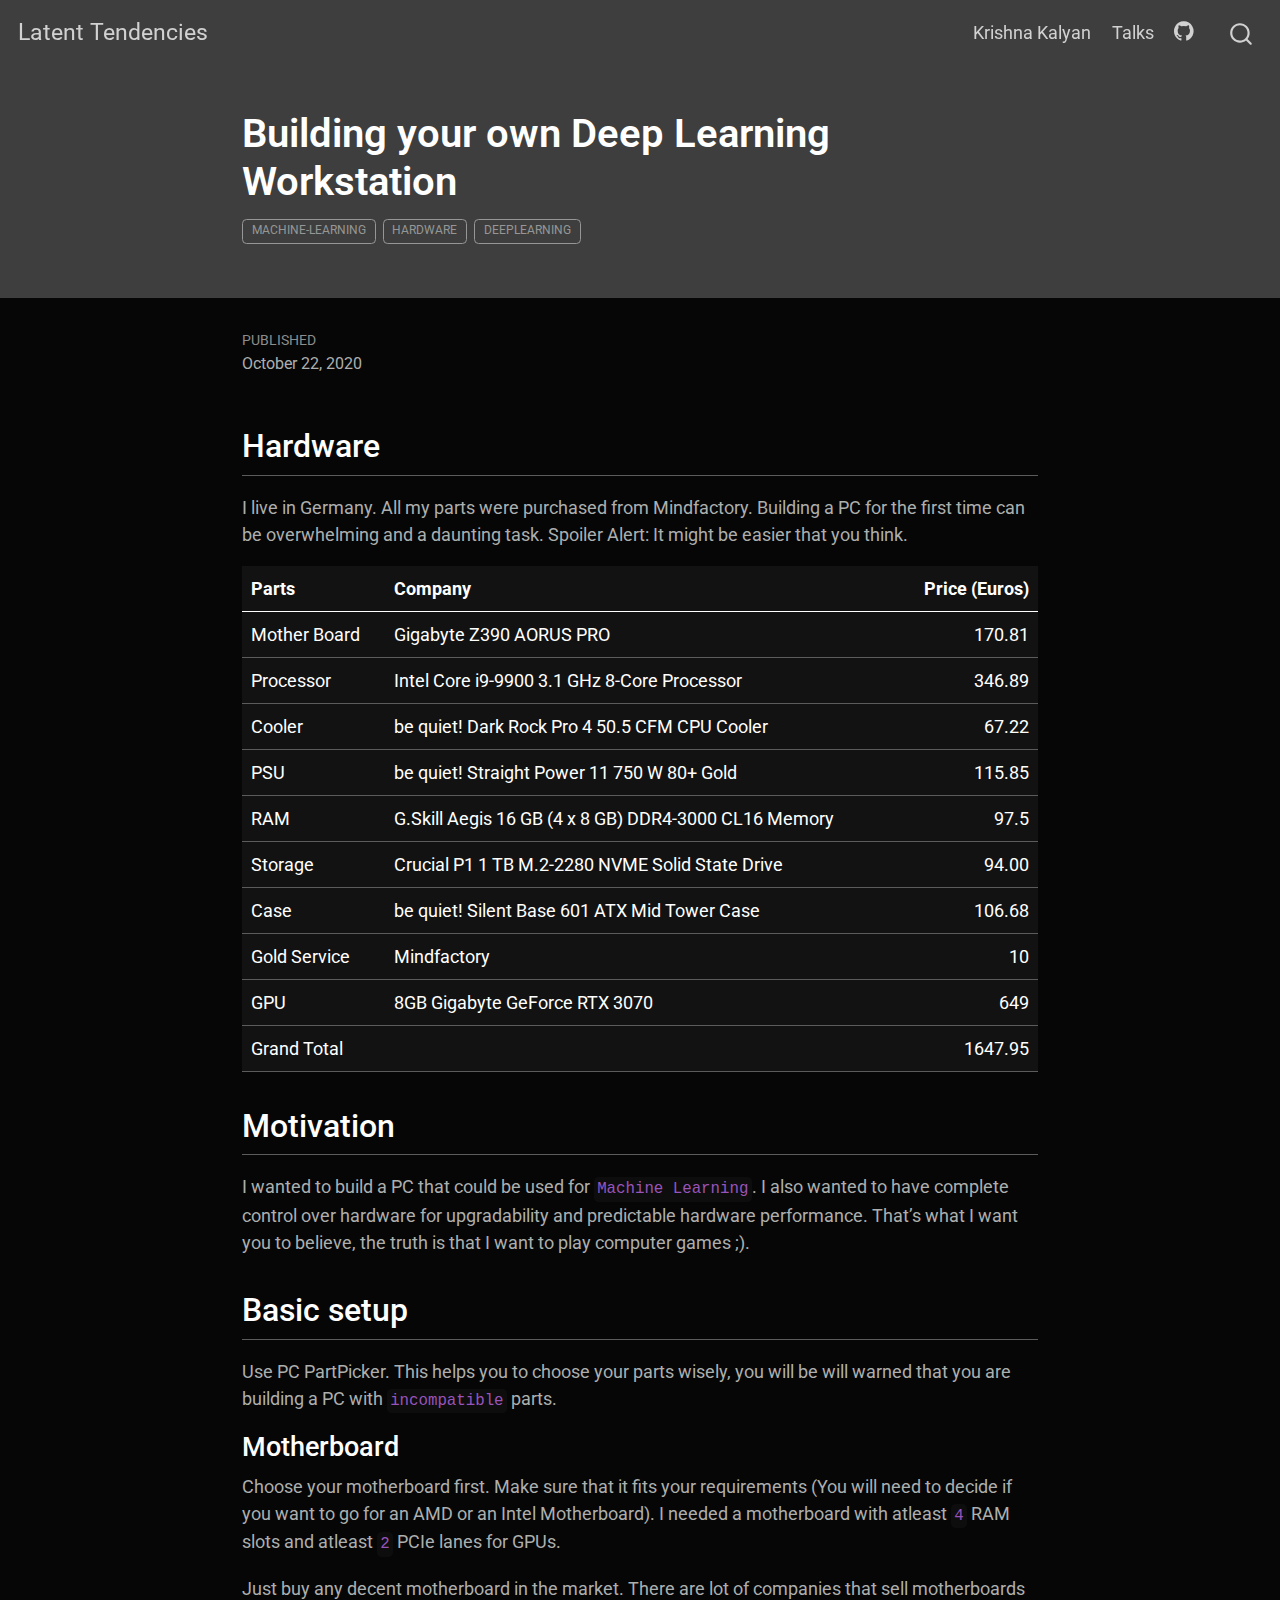
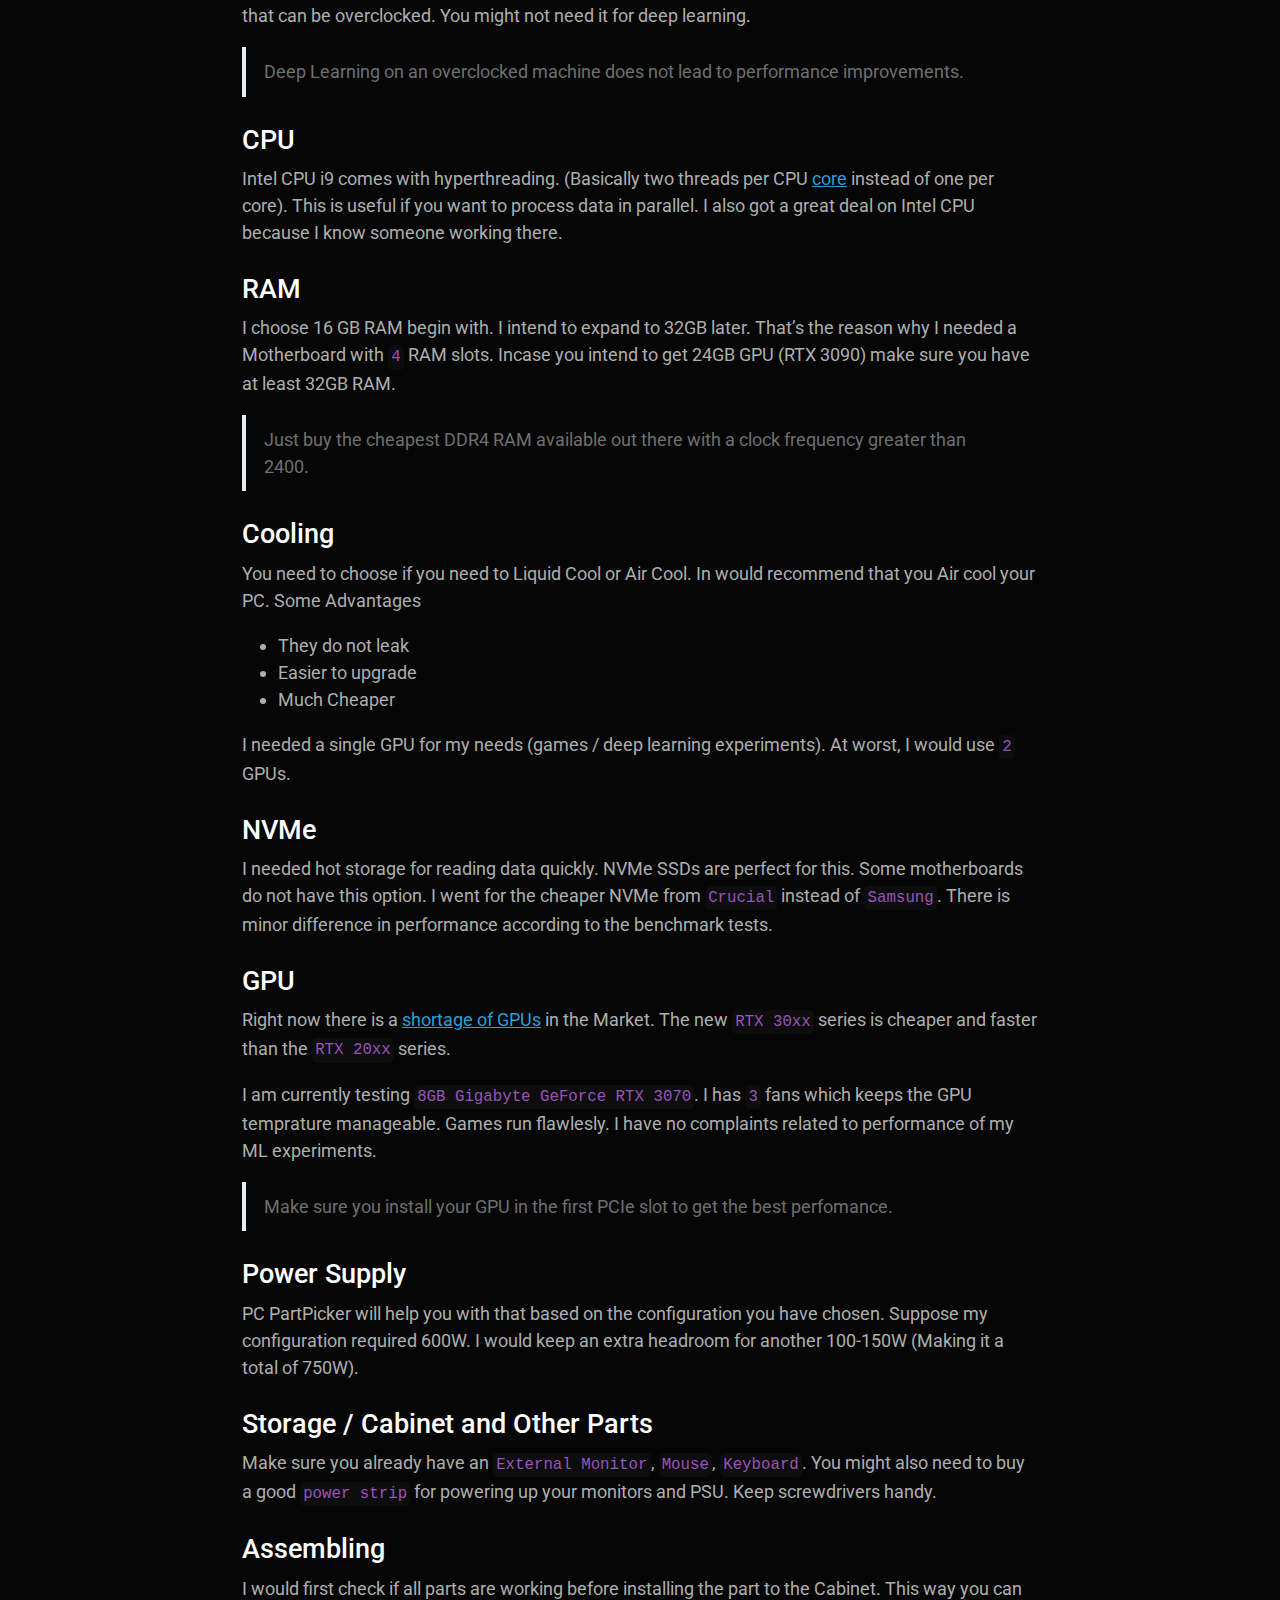
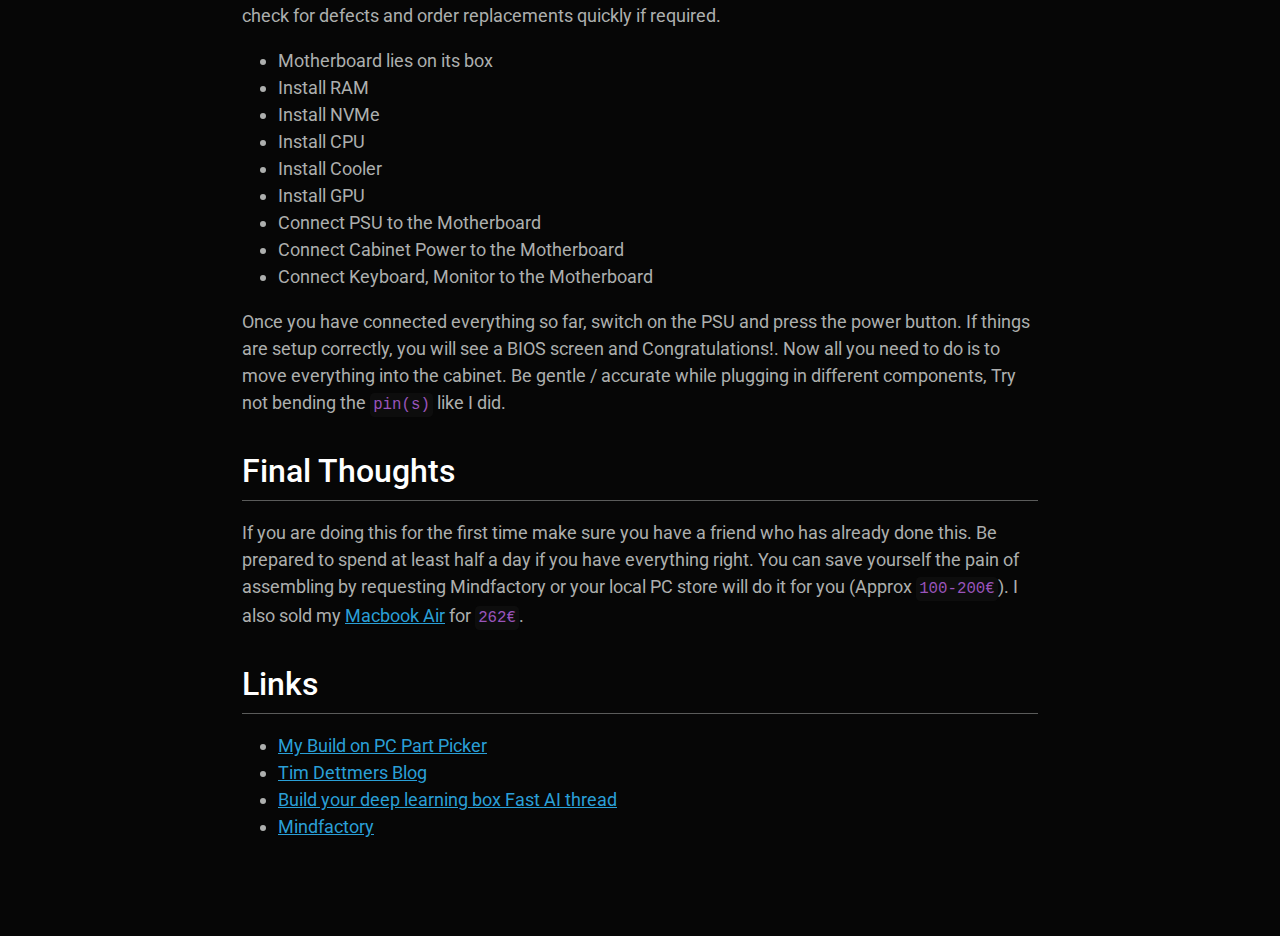
==== commit 485aa754: "render 2" ====
--- a/docs/posts/deep-learning-pc/index.html
+++ b/docs/posts/deep-learning-pc/index.html
@@ -36,12 +36,10 @@
 <script src="../../site_libs/quarto-html/tippy.umd.min.js"></script>
 <script src="../../site_libs/quarto-html/anchor.min.js"></script>
 <link href="../../site_libs/quarto-html/tippy.css" rel="stylesheet">
-<link href="../../site_libs/quarto-html/quarto-syntax-highlighting.css" rel="stylesheet" class="quarto-color-scheme" id="quarto-text-highlighting-styles">
-<link href="../../site_libs/quarto-html/quarto-syntax-highlighting-dark.css" rel="prefetch" class="quarto-color-scheme quarto-color-alternate" id="quarto-text-highlighting-styles">
+<link href="../../site_libs/quarto-html/quarto-syntax-highlighting-dark.css" rel="stylesheet" id="quarto-text-highlighting-styles">
 <script src="../../site_libs/bootstrap/bootstrap.min.js"></script>
 <link href="../../site_libs/bootstrap/bootstrap-icons.css" rel="stylesheet">
-<link href="../../site_libs/bootstrap/bootstrap.min.css" rel="stylesheet" class="quarto-color-scheme" id="quarto-bootstrap" data-mode="light">
-<link href="../../site_libs/bootstrap/bootstrap-dark.min.css" rel="prefetch" class="quarto-color-scheme quarto-color-alternate" id="quarto-bootstrap" data-mode="dark">
+<link href="../../site_libs/bootstrap/bootstrap.min.css" rel="stylesheet" id="quarto-bootstrap" data-mode="dark">
 <script id="quarto-search-options" type="application/json">{
   "location": "navbar",
   "copy-button": false,
@@ -103,9 +101,6 @@
  </a>
   </li>  
 </ul>
-              <div class="quarto-toggle-container">
-                  <a href="" class="quarto-color-scheme-toggle nav-link" onclick="window.quartoToggleColorScheme(); return false;" title="Toggle dark mode"><i class="bi"></i></a>
-              </div>
               <div id="quarto-search" class="" title="Search"></div>
           </div> <!-- /navcollapse -->
       </div> <!-- /container-fluid -->
@@ -323,119 +318,6 @@
     }
   }
   toggleBodyColorPrimary();  
-  const disableStylesheet = (stylesheets) => {
-    for (let i=0; i < stylesheets.length; i++) {
-      const stylesheet = stylesheets[i];
-      stylesheet.rel = 'prefetch';
-    }
-  }
-  const enableStylesheet = (stylesheets) => {
-    for (let i=0; i < stylesheets.length; i++) {
-      const stylesheet = stylesheets[i];
-      stylesheet.rel = 'stylesheet';
-    }
-  }
-  const manageTransitions = (selector, allowTransitions) => {
-    const els = window.document.querySelectorAll(selector);
-    for (let i=0; i < els.length; i++) {
-      const el = els[i];
-      if (allowTransitions) {
-        el.classList.remove('notransition');
-      } else {
-        el.classList.add('notransition');
-      }
-    }
-  }
-  const toggleColorMode = (alternate) => {
-    // Switch the stylesheets
-    const alternateStylesheets = window.document.querySelectorAll('link.quarto-color-scheme.quarto-color-alternate');
-    manageTransitions('#quarto-margin-sidebar .nav-link', false);
-    if (alternate) {
-      enableStylesheet(alternateStylesheets);
-      for (const sheetNode of alternateStylesheets) {
-        if (sheetNode.id === "quarto-bootstrap") {
-          toggleBodyColorMode(sheetNode);
-        }
-      }
-    } else {
-      disableStylesheet(alternateStylesheets);
-      toggleBodyColorPrimary();
-    }
-    manageTransitions('#quarto-margin-sidebar .nav-link', true);
-    // Switch the toggles
-    const toggles = window.document.querySelectorAll('.quarto-color-scheme-toggle');
-    for (let i=0; i < toggles.length; i++) {
-      const toggle = toggles[i];
-      if (toggle) {
-        if (alternate) {
-          toggle.classList.add("alternate");     
-        } else {
-          toggle.classList.remove("alternate");
-        }
-      }
-    }
-    // Hack to workaround the fact that safari doesn't
-    // properly recolor the scrollbar when toggling (#1455)
-    if (navigator.userAgent.indexOf('Safari') > 0 && navigator.userAgent.indexOf('Chrome') == -1) {
-      manageTransitions("body", false);
-      window.scrollTo(0, 1);
-      setTimeout(() => {
-        window.scrollTo(0, 0);
-        manageTransitions("body", true);
-      }, 40);  
-    }
-  }
-  const isFileUrl = () => { 
-    return window.location.protocol === 'file:';
-  }
-  const hasAlternateSentinel = () => {  
-    let styleSentinel = getColorSchemeSentinel();
-    if (styleSentinel !== null) {
-      return styleSentinel === "alternate";
-    } else {
-      return false;
-    }
-  }
-  const setStyleSentinel = (alternate) => {
-    const value = alternate ? "alternate" : "default";
-    if (!isFileUrl()) {
-      window.localStorage.setItem("quarto-color-scheme", value);
-    } else {
-      localAlternateSentinel = value;
-    }
-  }
-  const getColorSchemeSentinel = () => {
-    if (!isFileUrl()) {
-      const storageValue = window.localStorage.getItem("quarto-color-scheme");
-      return storageValue != null ? storageValue : localAlternateSentinel;
-    } else {
-      return localAlternateSentinel;
-    }
-  }
-  let localAlternateSentinel = 'default';
-  // Dark / light mode switch
-  window.quartoToggleColorScheme = () => {
-    // Read the current dark / light value 
-    let toAlternate = !hasAlternateSentinel();
-    toggleColorMode(toAlternate);
-    setStyleSentinel(toAlternate);
-  };
-  // Ensure there is a toggle, if there isn't float one in the top right
-  if (window.document.querySelector('.quarto-color-scheme-toggle') === null) {
-    const a = window.document.createElement('a');
-    a.classList.add('top-right');
-    a.classList.add('quarto-color-scheme-toggle');
-    a.href = "";
-    a.onclick = function() { try { window.quartoToggleColorScheme(); } catch {} return false; };
-    const i = window.document.createElement("i");
-    i.classList.add('bi');
-    a.appendChild(i);
-    window.document.body.appendChild(a);
-  }
-  // Switch to dark mode if need be
-  if (hasAlternateSentinel()) {
-    toggleColorMode(true);
-  } 
   const icon = "";
   const anchorJS = new window.AnchorJS();
   anchorJS.options = {
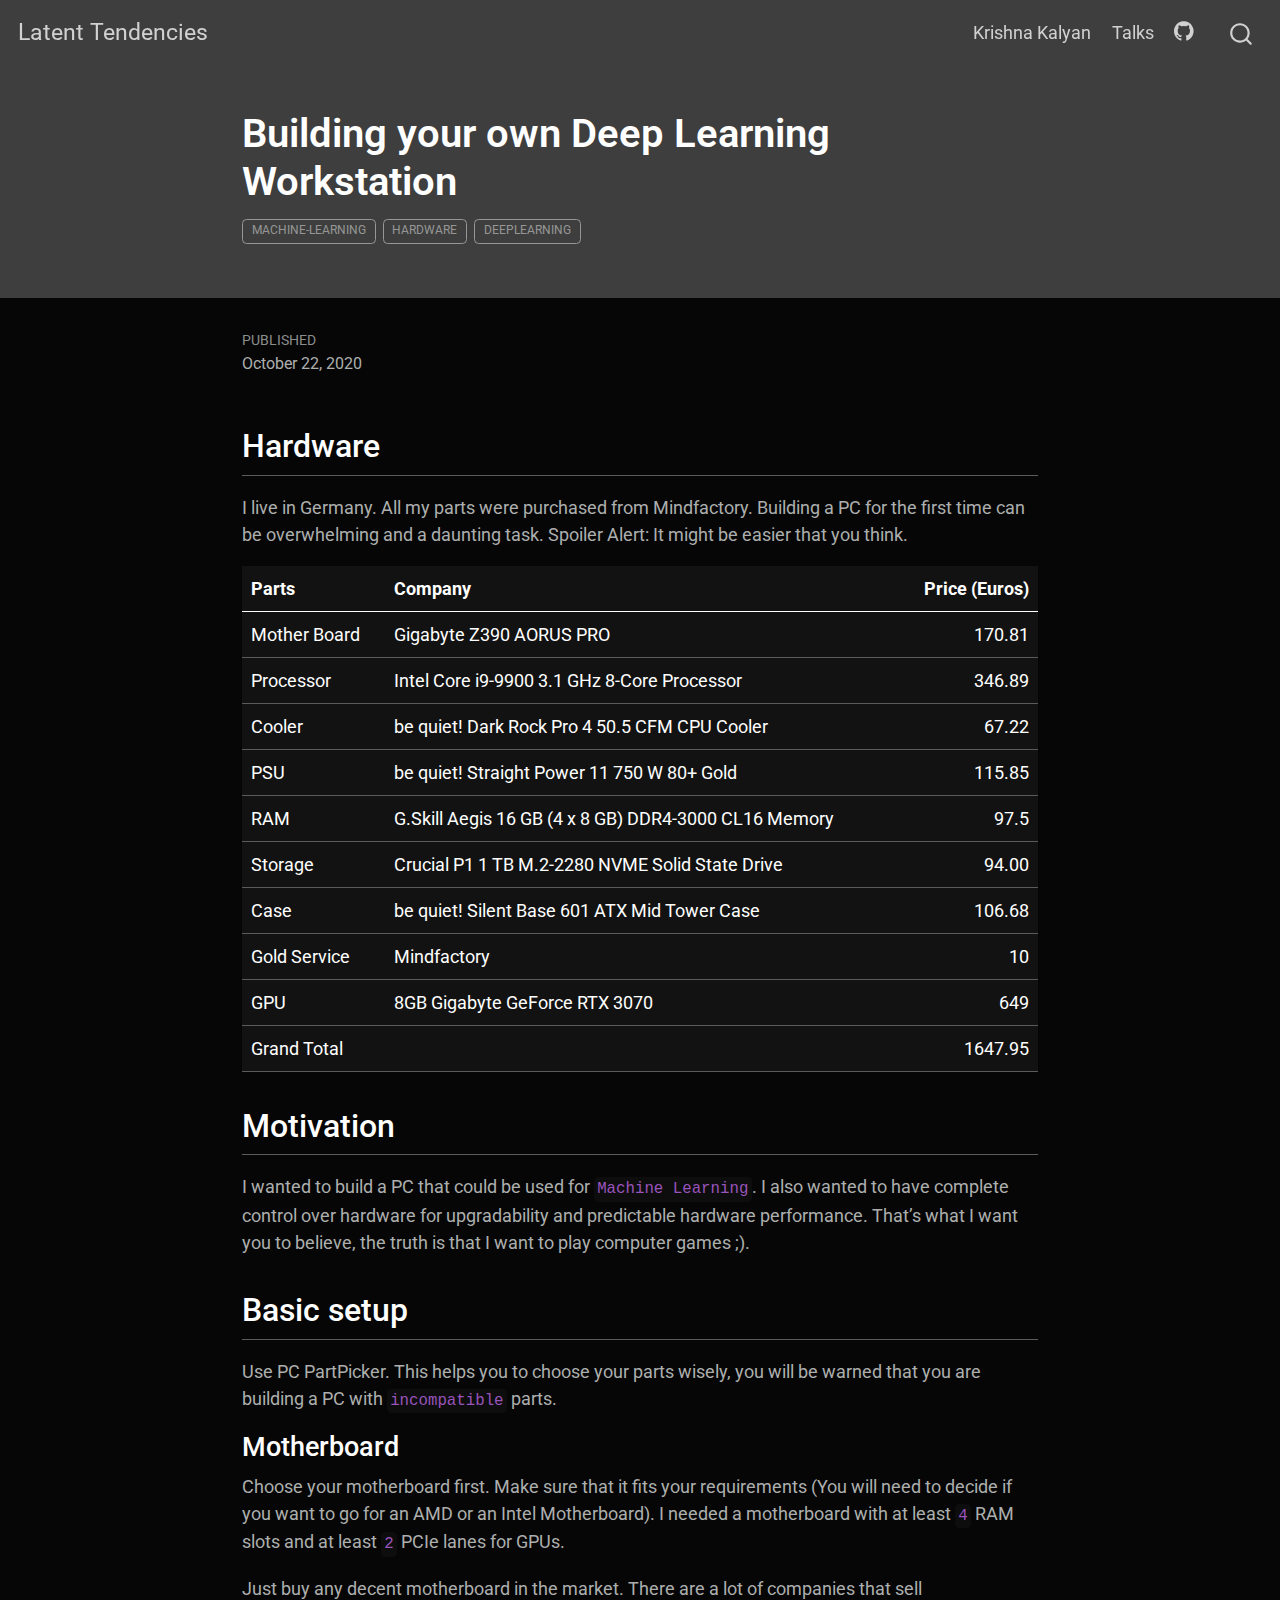
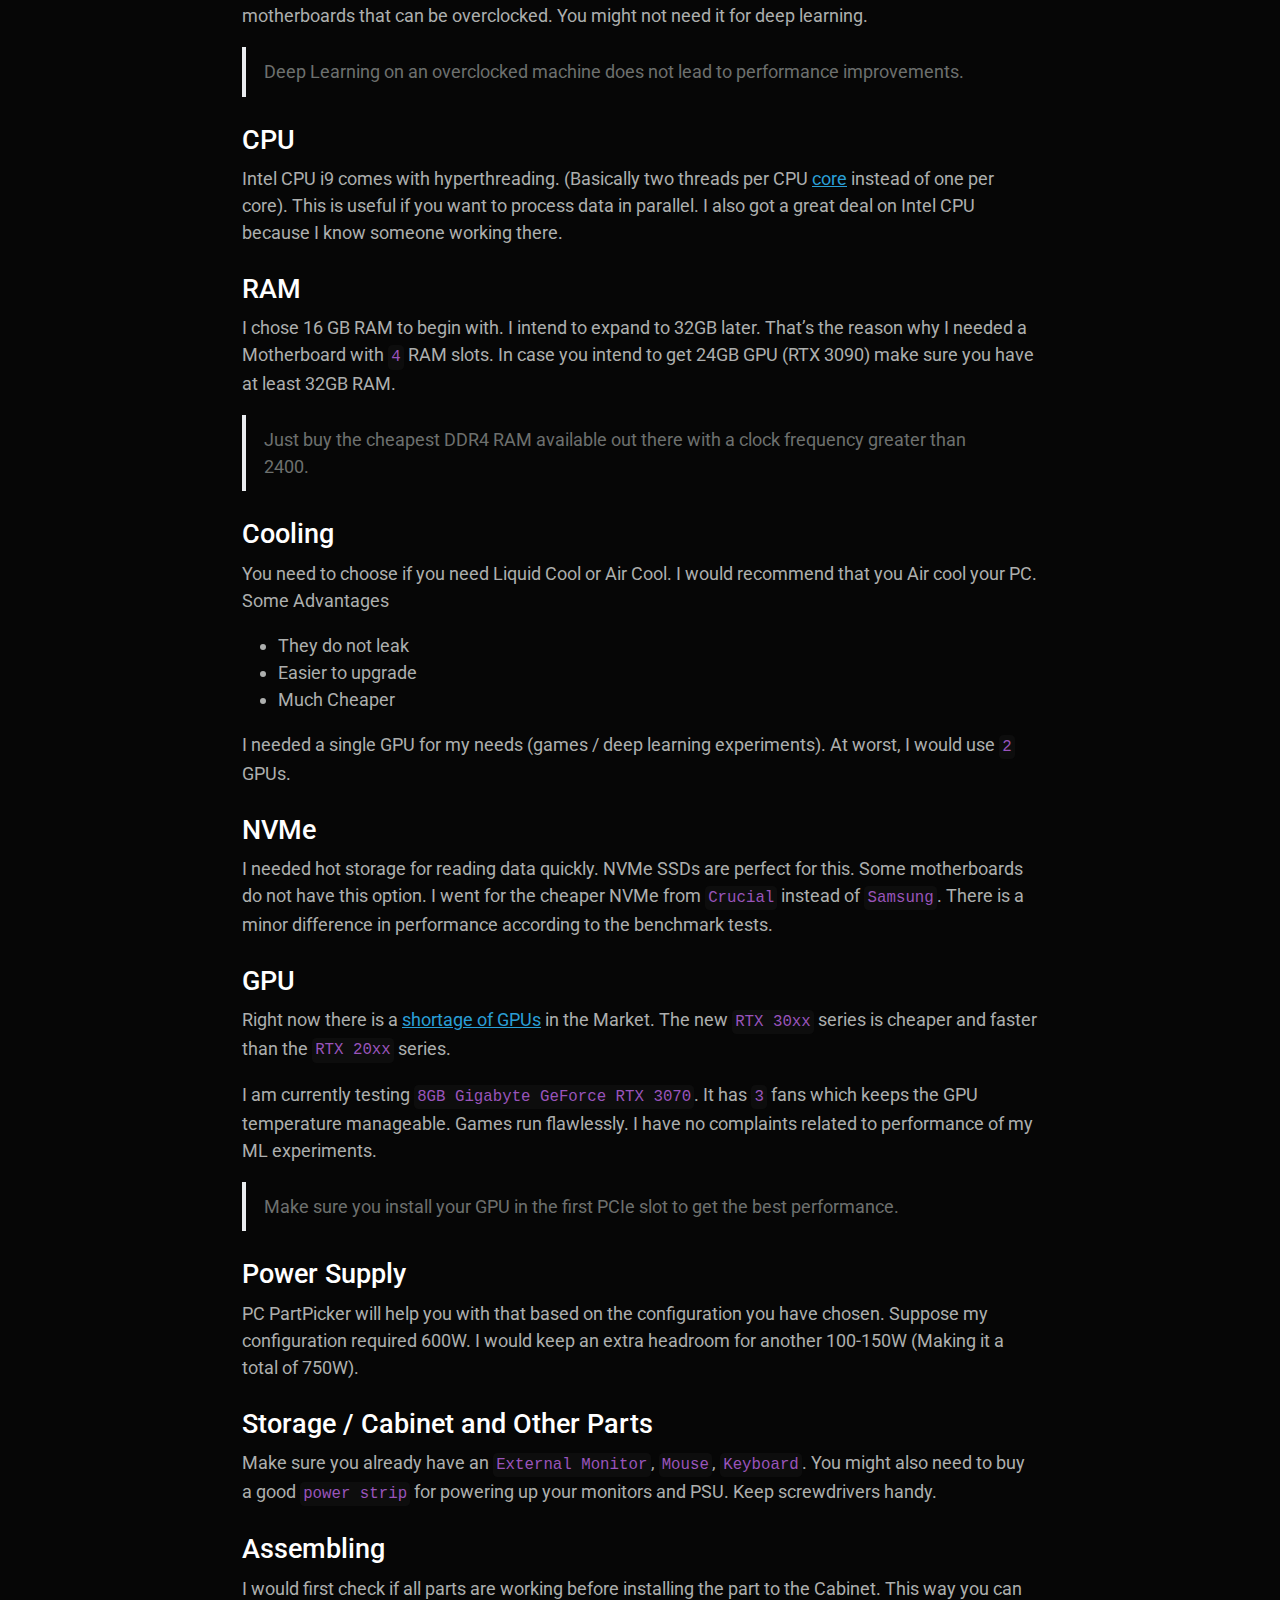
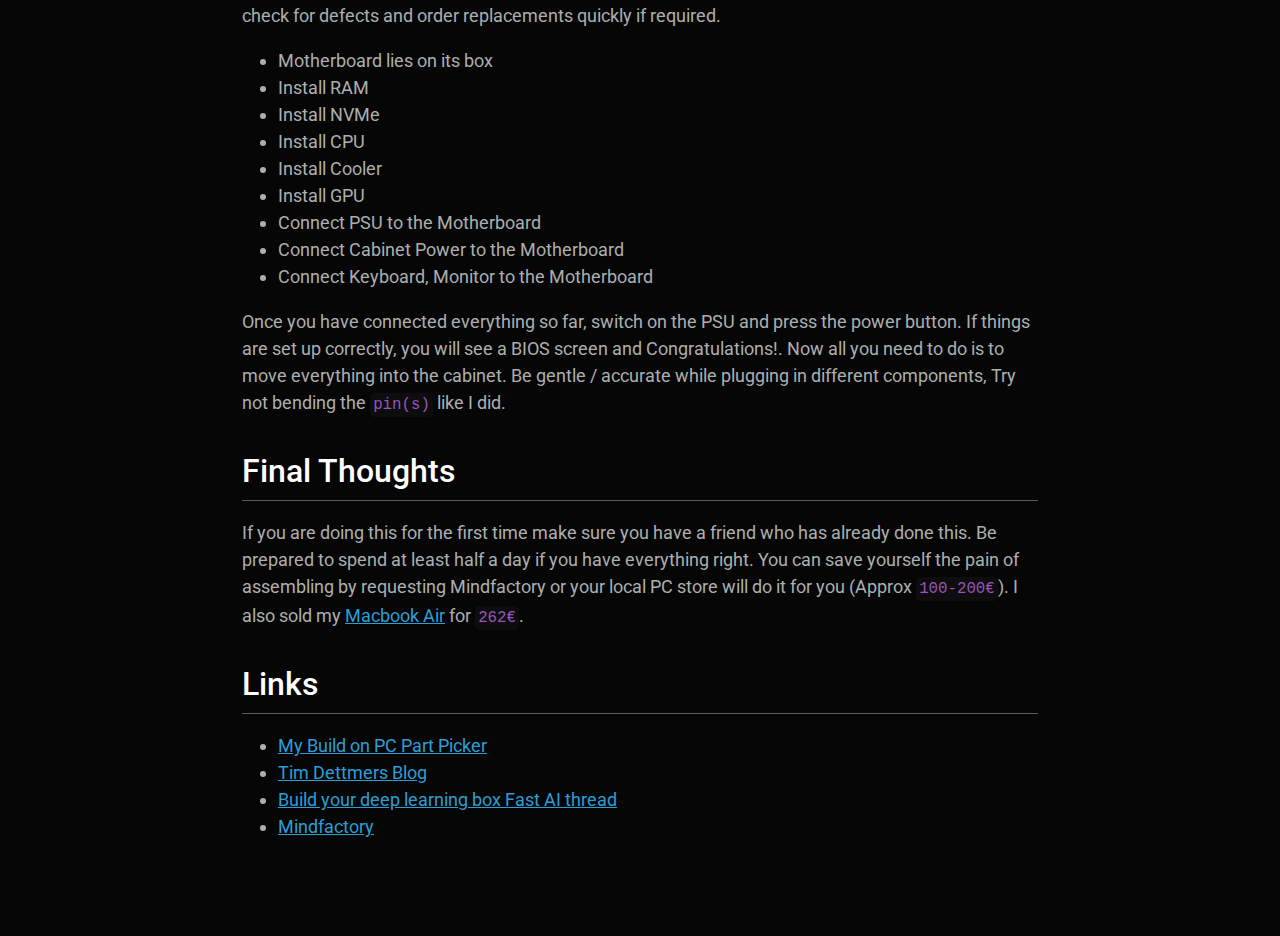
==== commit 1bc00fc9: "spell check" ====
--- a/docs/posts/deep-learning-pc/index.html
+++ b/docs/posts/deep-learning-pc/index.html
@@ -2,7 +2,7 @@
 <html xmlns="http://www.w3.org/1999/xhtml" lang="en" xml:lang="en"><head>
 
 <meta charset="utf-8">
-<meta name="generator" content="quarto-1.1.179">
+<meta name="generator" content="quarto-1.1.251">
 
 <meta name="viewport" content="width=device-width, initial-scale=1.0, user-scalable=yes">
 
@@ -214,11 +214,11 @@
 </section>
 <section id="basic-setup" class="level2">
 <h2 class="anchored" data-anchor-id="basic-setup">Basic setup</h2>
-<p>Use PC PartPicker. This helps you to choose your parts wisely, you will be will warned that you are building a PC with <code>incompatible</code> parts.</p>
+<p>Use PC PartPicker. This helps you to choose your parts wisely, you will be warned that you are building a PC with <code>incompatible</code> parts.</p>
 <section id="motherboard" class="level3">
 <h3 class="anchored" data-anchor-id="motherboard">Motherboard</h3>
-<p>Choose your motherboard first. Make sure that it fits your requirements (You will need to decide if you want to go for an AMD or an Intel Motherboard). I needed a motherboard with atleast <code>4</code> RAM slots and atleast <code>2</code> PCIe lanes for GPUs.</p>
-<p>Just buy any decent motherboard in the market. There are lot of companies that sell motherboards that can be overclocked. You might not need it for deep learning.</p>
+<p>Choose your motherboard first. Make sure that it fits your requirements (You will need to decide if you want to go for an AMD or an Intel Motherboard). I needed a motherboard with at least <code>4</code> RAM slots and at least <code>2</code> PCIe lanes for GPUs.</p>
+<p>Just buy any decent motherboard in the market. There are a lot of companies that sell motherboards that can be overclocked. You might not need it for deep learning.</p>
 <blockquote class="blockquote">
 <p>Deep Learning on an overclocked machine does not lead to performance improvements.</p>
 </blockquote>
@@ -229,14 +229,14 @@
 </section>
 <section id="ram" class="level3">
 <h3 class="anchored" data-anchor-id="ram">RAM</h3>
-<p>I choose 16 GB RAM begin with. I intend to expand to 32GB later. That’s the reason why I needed a Motherboard with <code>4</code> RAM slots. Incase you intend to get 24GB GPU (RTX 3090) make sure you have at least 32GB RAM.</p>
+<p>I chose 16 GB RAM to begin with. I intend to expand to 32GB later. That’s the reason why I needed a Motherboard with <code>4</code> RAM slots. In case you intend to get 24GB GPU (RTX 3090) make sure you have at least 32GB RAM.</p>
 <blockquote class="blockquote">
 <p>Just buy the cheapest DDR4 RAM available out there with a clock frequency greater than 2400.</p>
 </blockquote>
 </section>
 <section id="cooling" class="level3">
 <h3 class="anchored" data-anchor-id="cooling">Cooling</h3>
-<p>You need to choose if you need to Liquid Cool or Air Cool. In would recommend that you Air cool your PC. Some Advantages</p>
+<p>You need to choose if you need Liquid Cool or Air Cool. I would recommend that you Air cool your PC. Some Advantages</p>
 <ul>
 <li>They do not leak</li>
 <li>Easier to upgrade</li>
@@ -246,14 +246,14 @@
 </section>
 <section id="nvme" class="level3">
 <h3 class="anchored" data-anchor-id="nvme">NVMe</h3>
-<p>I needed hot storage for reading data quickly. NVMe SSDs are perfect for this. Some motherboards do not have this option. I went for the cheaper NVMe from <code>Crucial</code> instead of <code>Samsung</code>. There is minor difference in performance according to the benchmark tests.</p>
+<p>I needed hot storage for reading data quickly. NVMe SSDs are perfect for this. Some motherboards do not have this option. I went for the cheaper NVMe from <code>Crucial</code> instead of <code>Samsung</code>. There is a minor difference in performance according to the benchmark tests.</p>
 </section>
 <section id="gpu" class="level3">
 <h3 class="anchored" data-anchor-id="gpu">GPU</h3>
 <p>Right now there is a <a href="https://hothardware.com/news/nvidia-posts-expanded-qa-following-geforce-rtx-3080-launch-fiasco">shortage of GPUs</a> in the Market. The new <code>RTX 30xx</code> series is cheaper and faster than the <code>RTX 20xx</code> series.</p>
-<p>I am currently testing <code>8GB Gigabyte GeForce RTX 3070</code>. I has <code>3</code> fans which keeps the GPU temprature manageable. Games run flawlesly. I have no complaints related to performance of my ML experiments.</p>
+<p>I am currently testing <code>8GB Gigabyte GeForce RTX 3070</code>. It has <code>3</code> fans which keeps the GPU temperature manageable. Games run flawlessly. I have no complaints related to performance of my ML experiments.</p>
 <blockquote class="blockquote">
-<p>Make sure you install your GPU in the first PCIe slot to get the best perfomance.</p>
+<p>Make sure you install your GPU in the first PCIe slot to get the best performance.</p>
 </blockquote>
 </section>
 <section id="power-supply" class="level3">
@@ -278,7 +278,7 @@
 <li>Connect Cabinet Power to the Motherboard</li>
 <li>Connect Keyboard, Monitor to the Motherboard</li>
 </ul>
-<p>Once you have connected everything so far, switch on the PSU and press the power button. If things are setup correctly, you will see a BIOS screen and Congratulations!. Now all you need to do is to move everything into the cabinet. Be gentle / accurate while plugging in different components, Try not bending the <code>pin(s)</code> like I did.</p>
+<p>Once you have connected everything so far, switch on the PSU and press the power button. If things are set up correctly, you will see a BIOS screen and Congratulations!. Now all you need to do is to move everything into the cabinet. Be gentle / accurate while plugging in different components, Try not bending the <code>pin(s)</code> like I did.</p>
 </section>
 </section>
 <section id="final-thoughts" class="level2">
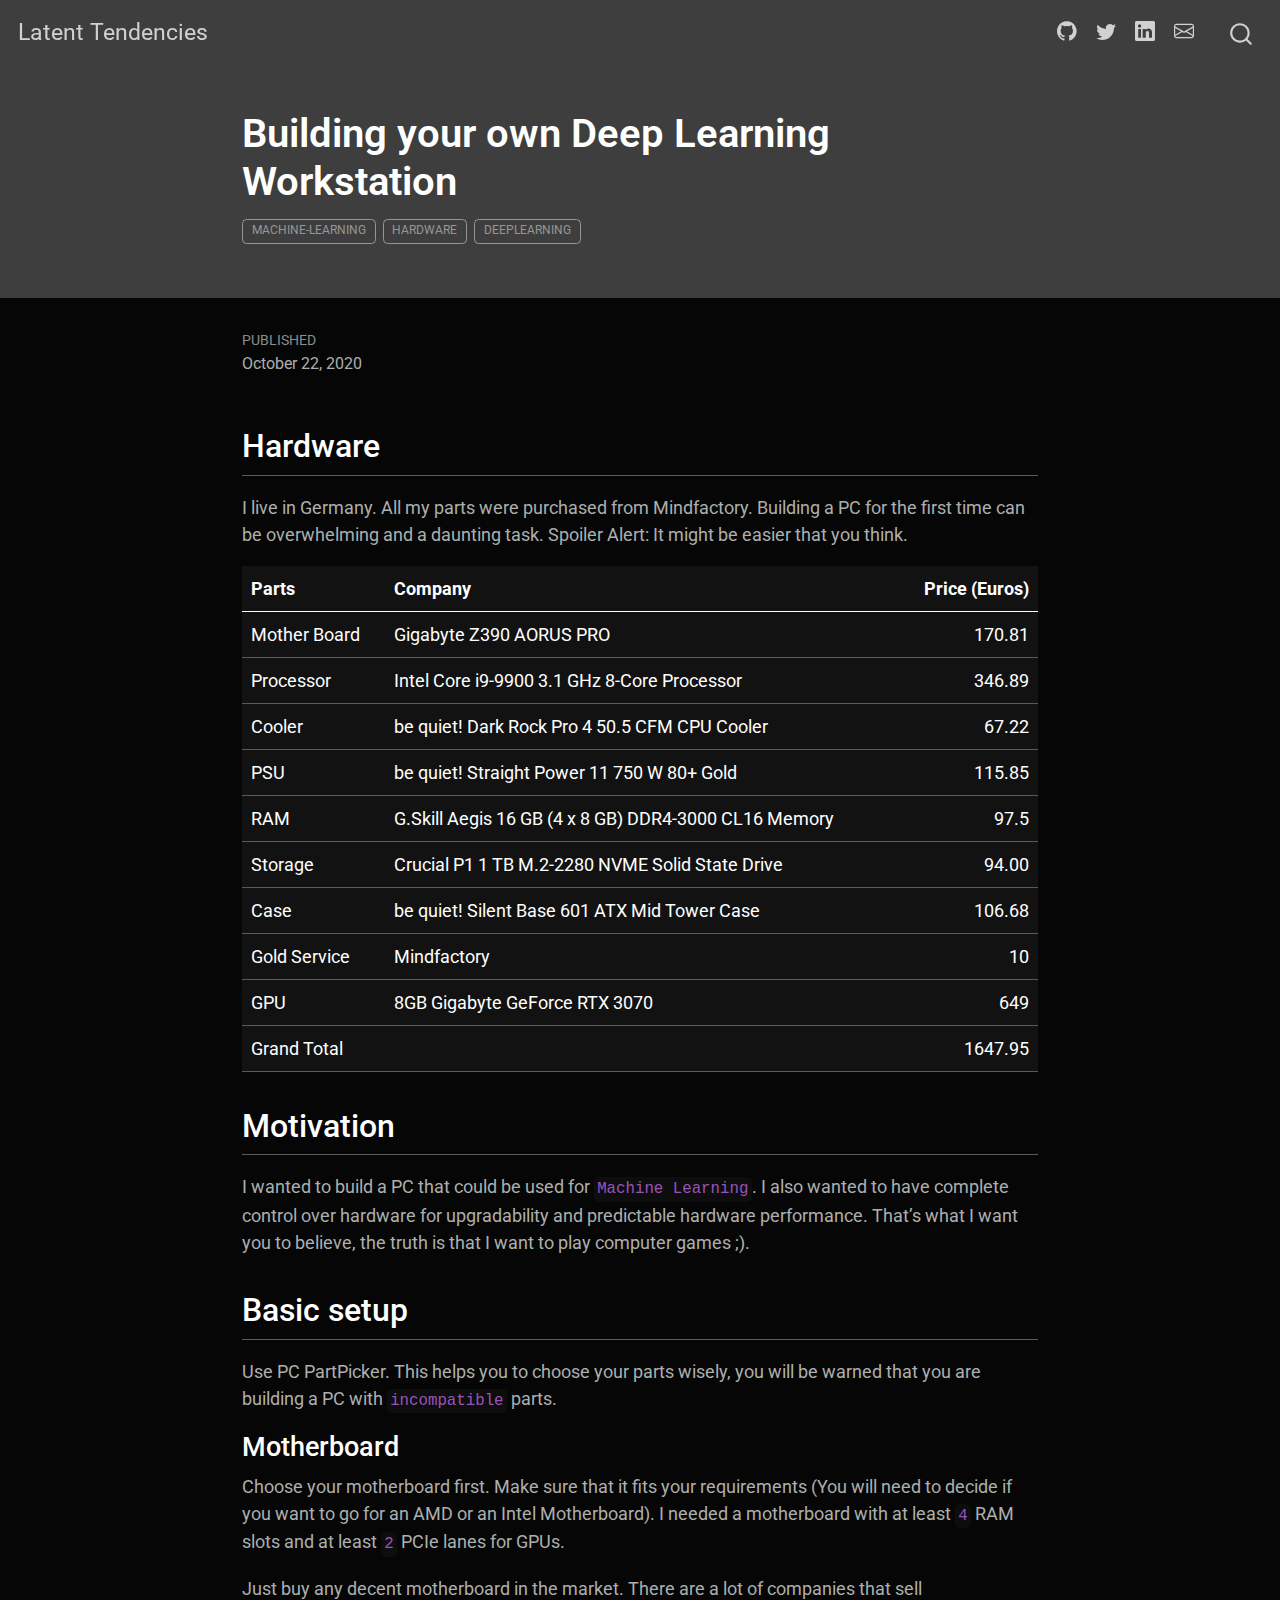
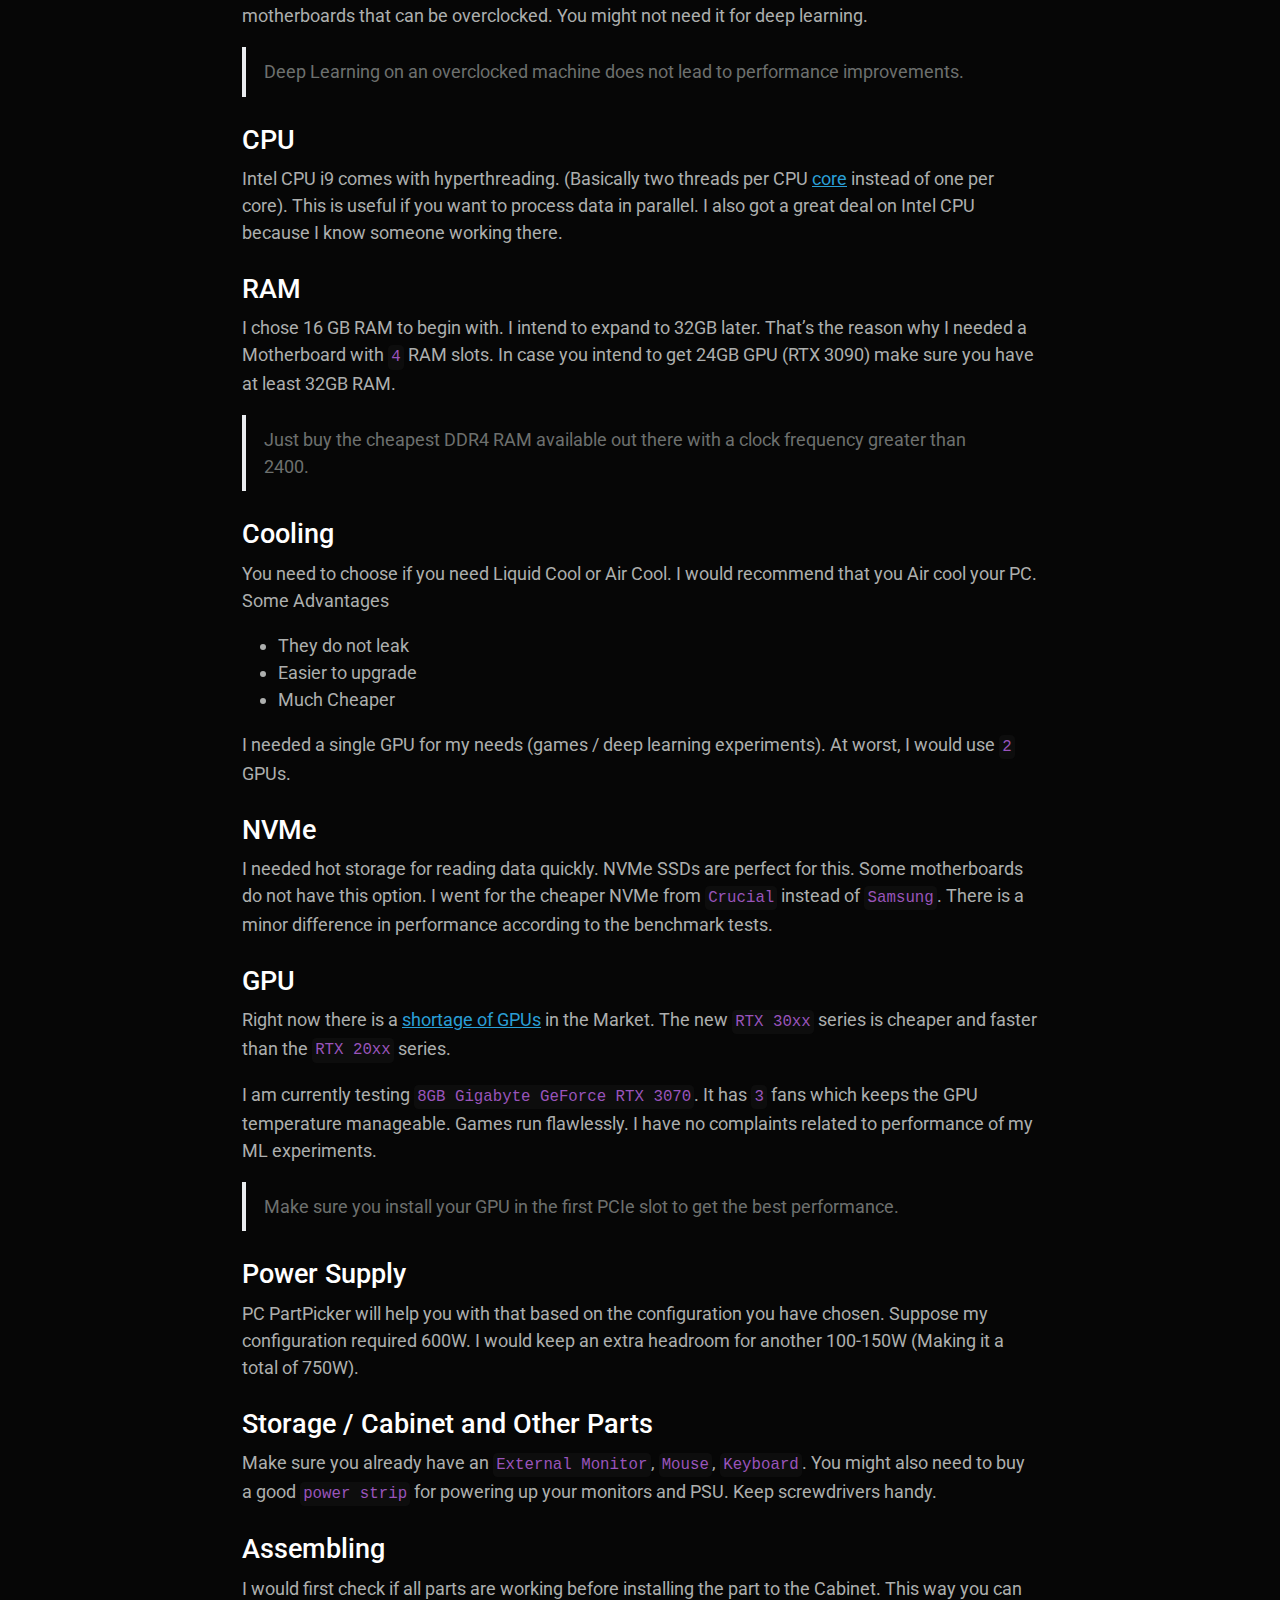
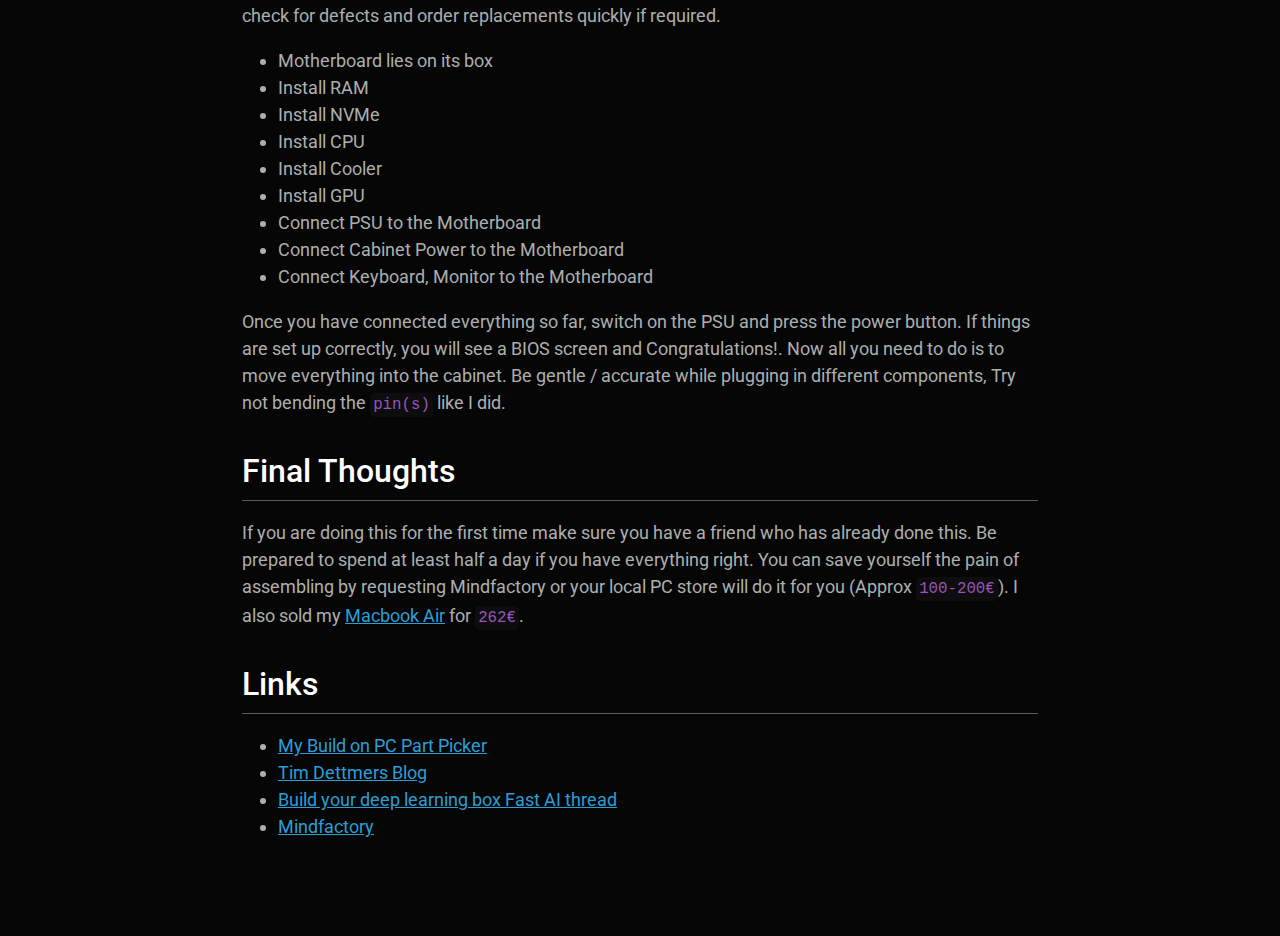
==== commit 0e4ce819: "urls" ====
--- a/docs/posts/deep-learning-pc/index.html
+++ b/docs/posts/deep-learning-pc/index.html
@@ -89,14 +89,23 @@
 </button>
           <div class="collapse navbar-collapse" id="navbarCollapse">
             <ul class="navbar-nav navbar-nav-scroll ms-auto">
-  <li class="nav-item">
-    <a class="nav-link" href="../../about.html">Krishna Kalyan</a>
-  </li>  
-  <li class="nav-item">
-    <a class="nav-link" href="../../talks.html">Talks</a>
+  <li class="nav-item compact">
+    <a class="nav-link" href="https://github.com/krishnakalyan3/blog"><i class="bi bi-github" role="img">
+</i> 
+ </a>
   </li>  
   <li class="nav-item compact">
-    <a class="nav-link" href="https://github.com/krishnakalyan3/blog"><i class="bi bi-github" role="img">
+    <a class="nav-link" href="https://twitter.com/krishnakalyan3"><i class="bi bi-twitter" role="img">
+</i> 
+ </a>
+  </li>  
+  <li class="nav-item compact">
+    <a class="nav-link" href="https://www.linkedin.com/in/krishnakalyan3/"><i class="bi bi-linkedin" role="img">
+</i> 
+ </a>
+  </li>  
+  <li class="nav-item compact">
+    <a class="nav-link" href="mailto:krishnakalyan3@gmail.com"><i class="bi bi-envelope" role="img">
 </i> 
  </a>
   </li>  
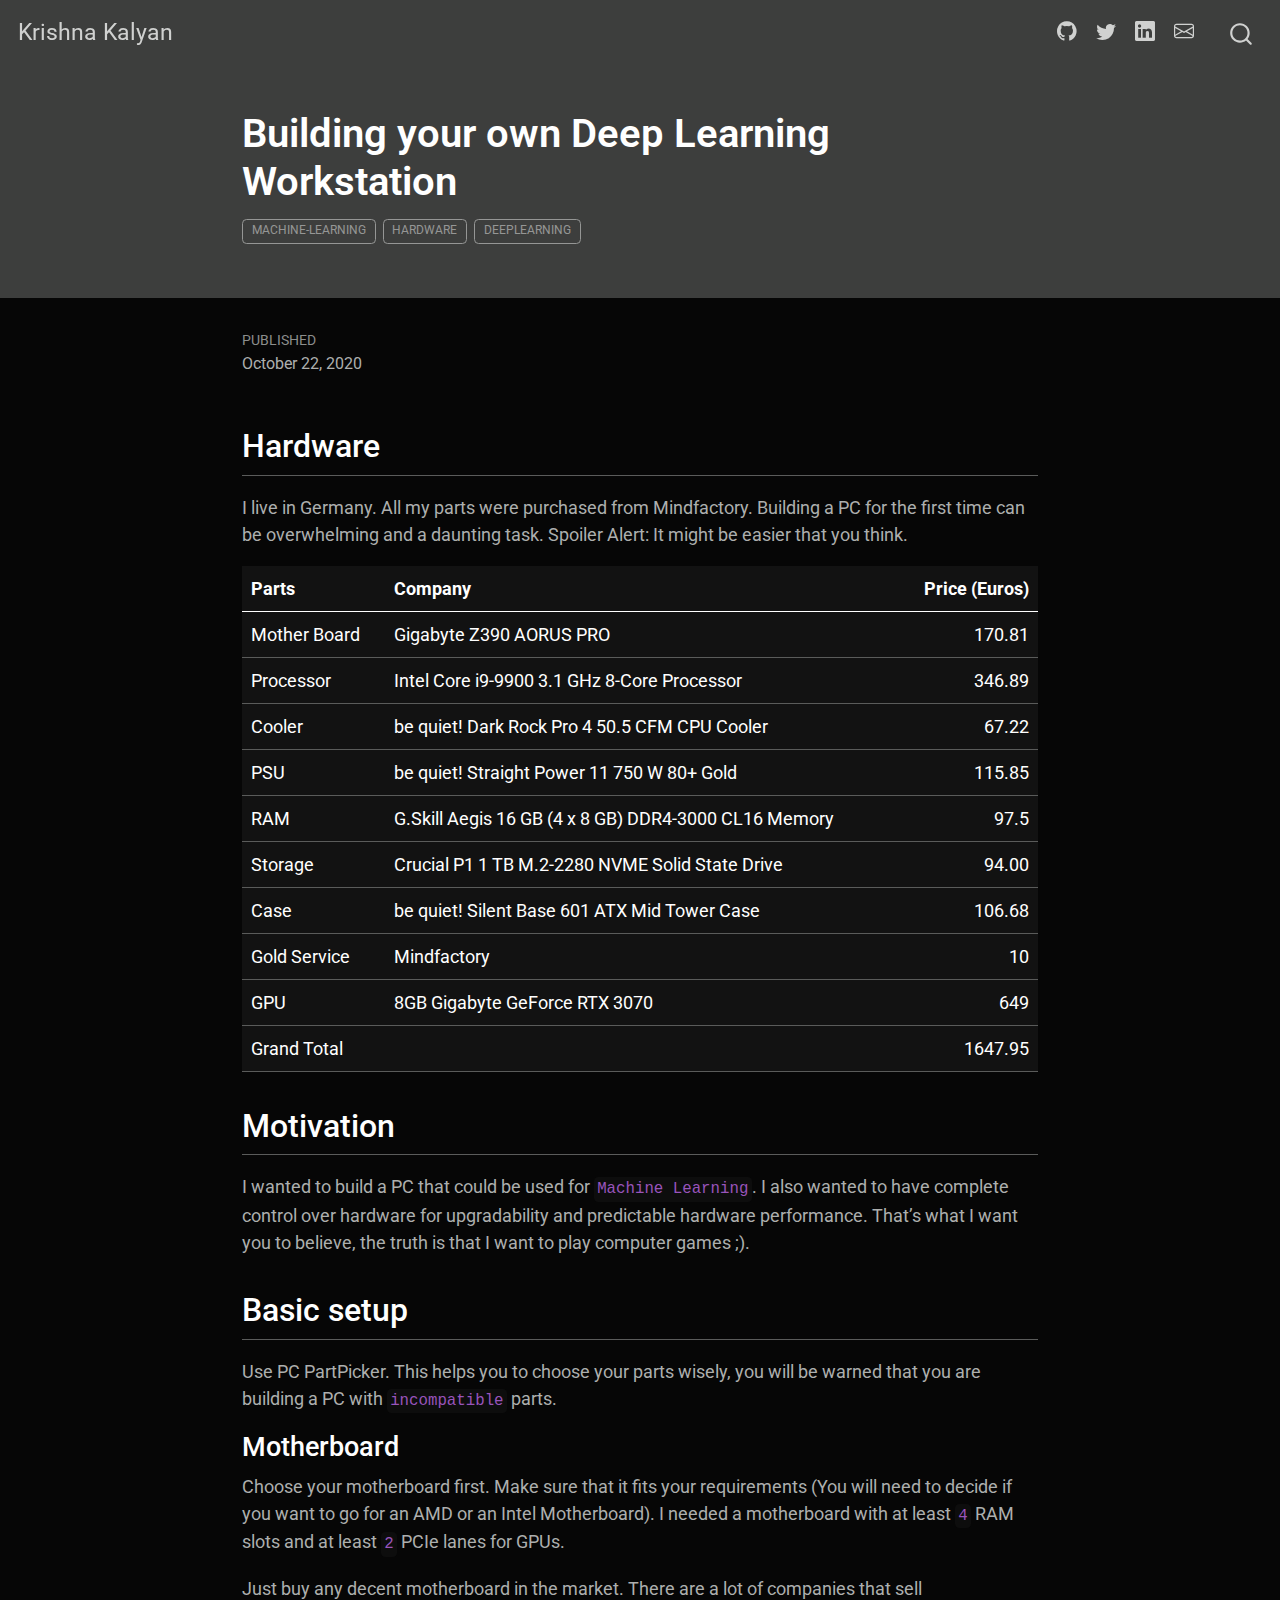
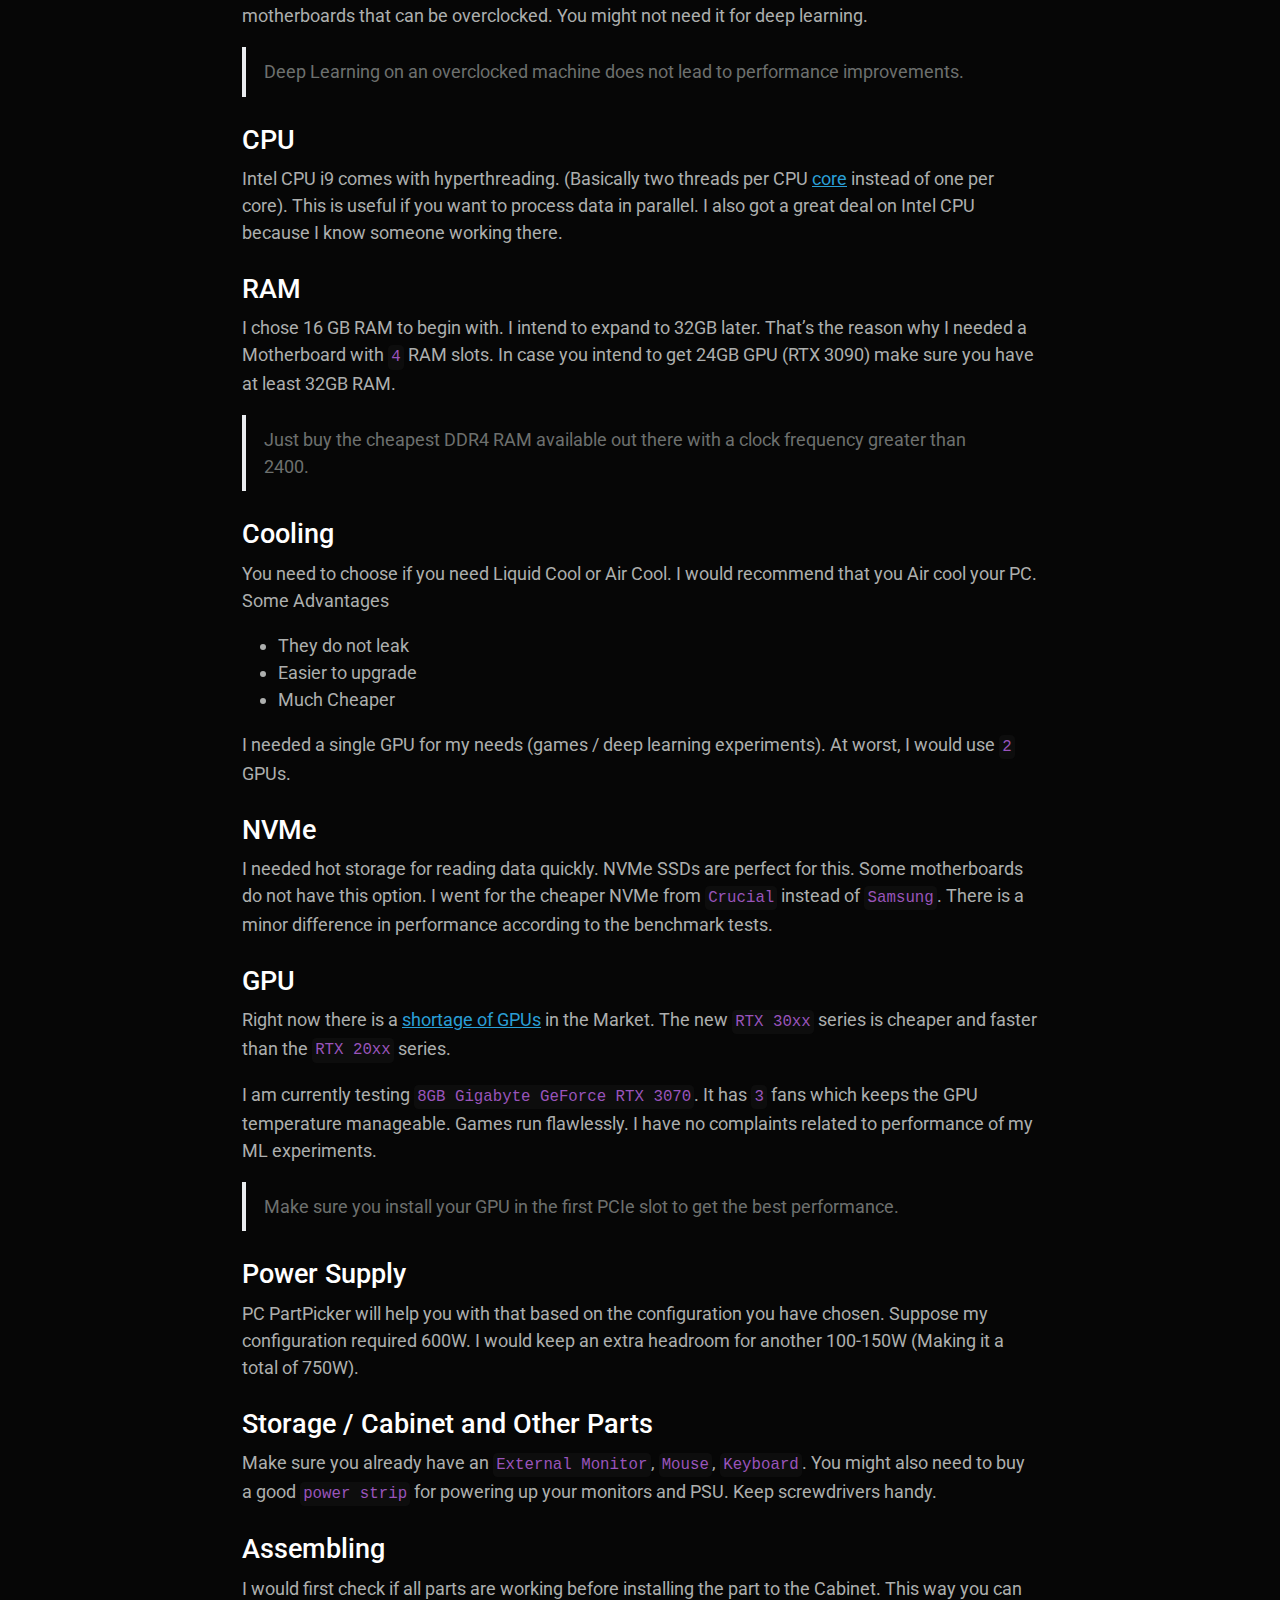
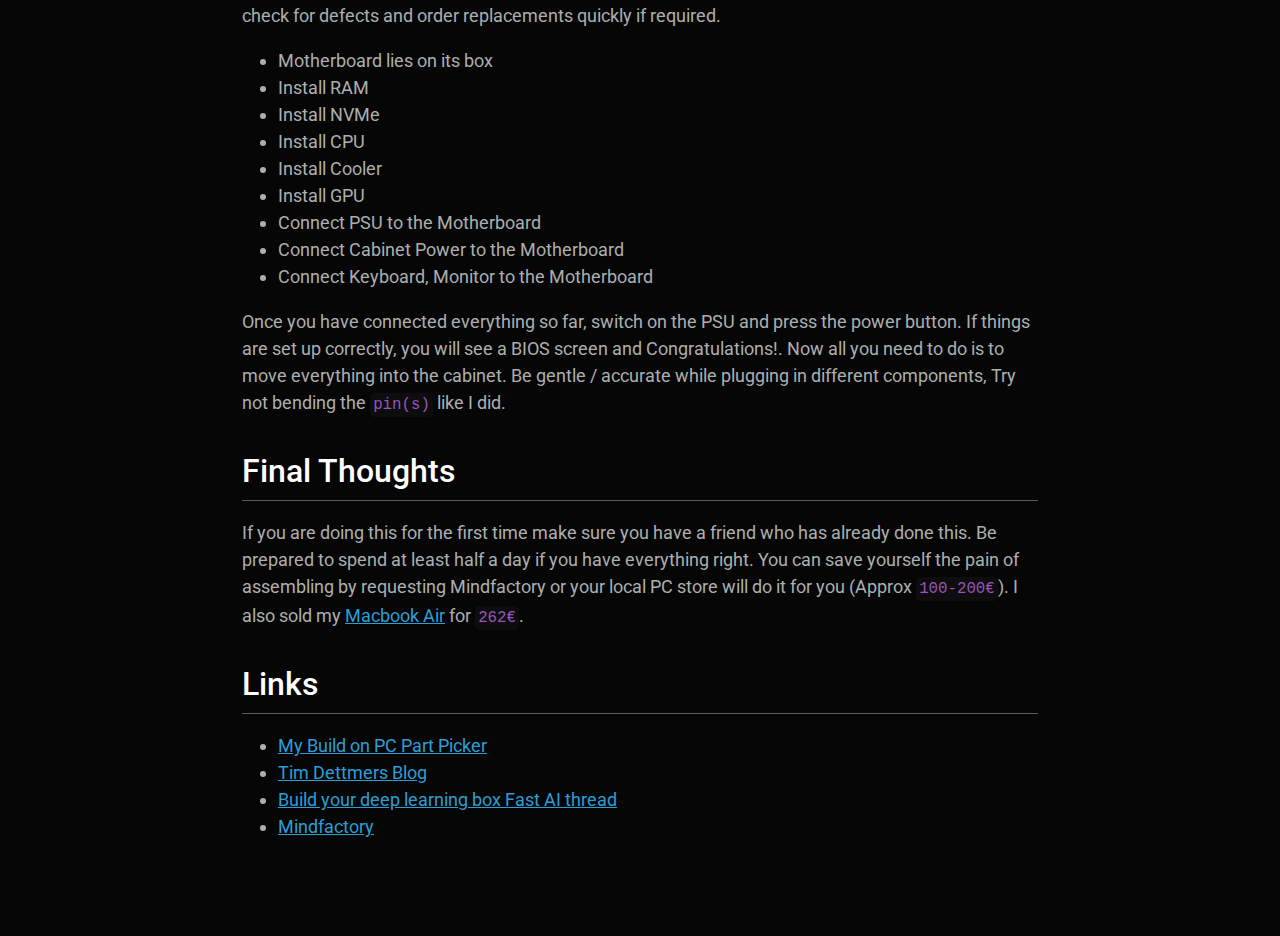
==== commit ae46ad7f: "udapte" ====
--- a/docs/posts/deep-learning-pc/index.html
+++ b/docs/posts/deep-learning-pc/index.html
@@ -8,7 +8,7 @@
 
 <meta name="dcterms.date" content="2020-10-22">
 
-<title>Latent Tendencies - Building your own Deep Learning Workstation</title>
+<title>Krishna Kalyan - Building your own Deep Learning Workstation</title>
 <style>
 code{white-space: pre-wrap;}
 span.smallcaps{font-variant: small-caps;}
@@ -31,6 +31,7 @@
 <script src="../../site_libs/quarto-search/fuse.min.js"></script>
 <script src="../../site_libs/quarto-search/quarto-search.js"></script>
 <meta name="quarto:offset" content="../../">
+<link href="../../favicon.ico" rel="icon">
 <script src="../../site_libs/quarto-html/quarto.js"></script>
 <script src="../../site_libs/quarto-html/popper.min.js"></script>
 <script src="../../site_libs/quarto-html/tippy.umd.min.js"></script>
@@ -81,7 +82,7 @@
       <div class="navbar-container container-fluid">
       <div class="navbar-brand-container">
     <a class="navbar-brand" href="../../index.html">
-    <span class="navbar-title">Latent Tendencies</span>
+    <span class="navbar-title">Krishna Kalyan</span>
     </a>
   </div>
           <button class="navbar-toggler" type="button" data-bs-toggle="collapse" data-bs-target="#navbarCollapse" aria-controls="navbarCollapse" aria-expanded="false" aria-label="Toggle navigation" onclick="if (window.quartoToggleHeadroom) { window.quartoToggleHeadroom(); }">
@@ -90,7 +91,7 @@
           <div class="collapse navbar-collapse" id="navbarCollapse">
             <ul class="navbar-nav navbar-nav-scroll ms-auto">
   <li class="nav-item compact">
-    <a class="nav-link" href="https://github.com/krishnakalyan3/blog"><i class="bi bi-github" role="img">
+    <a class="nav-link" href="https://github.com/krishnakalyan3"><i class="bi bi-github" role="img">
 </i> 
  </a>
   </li>  
